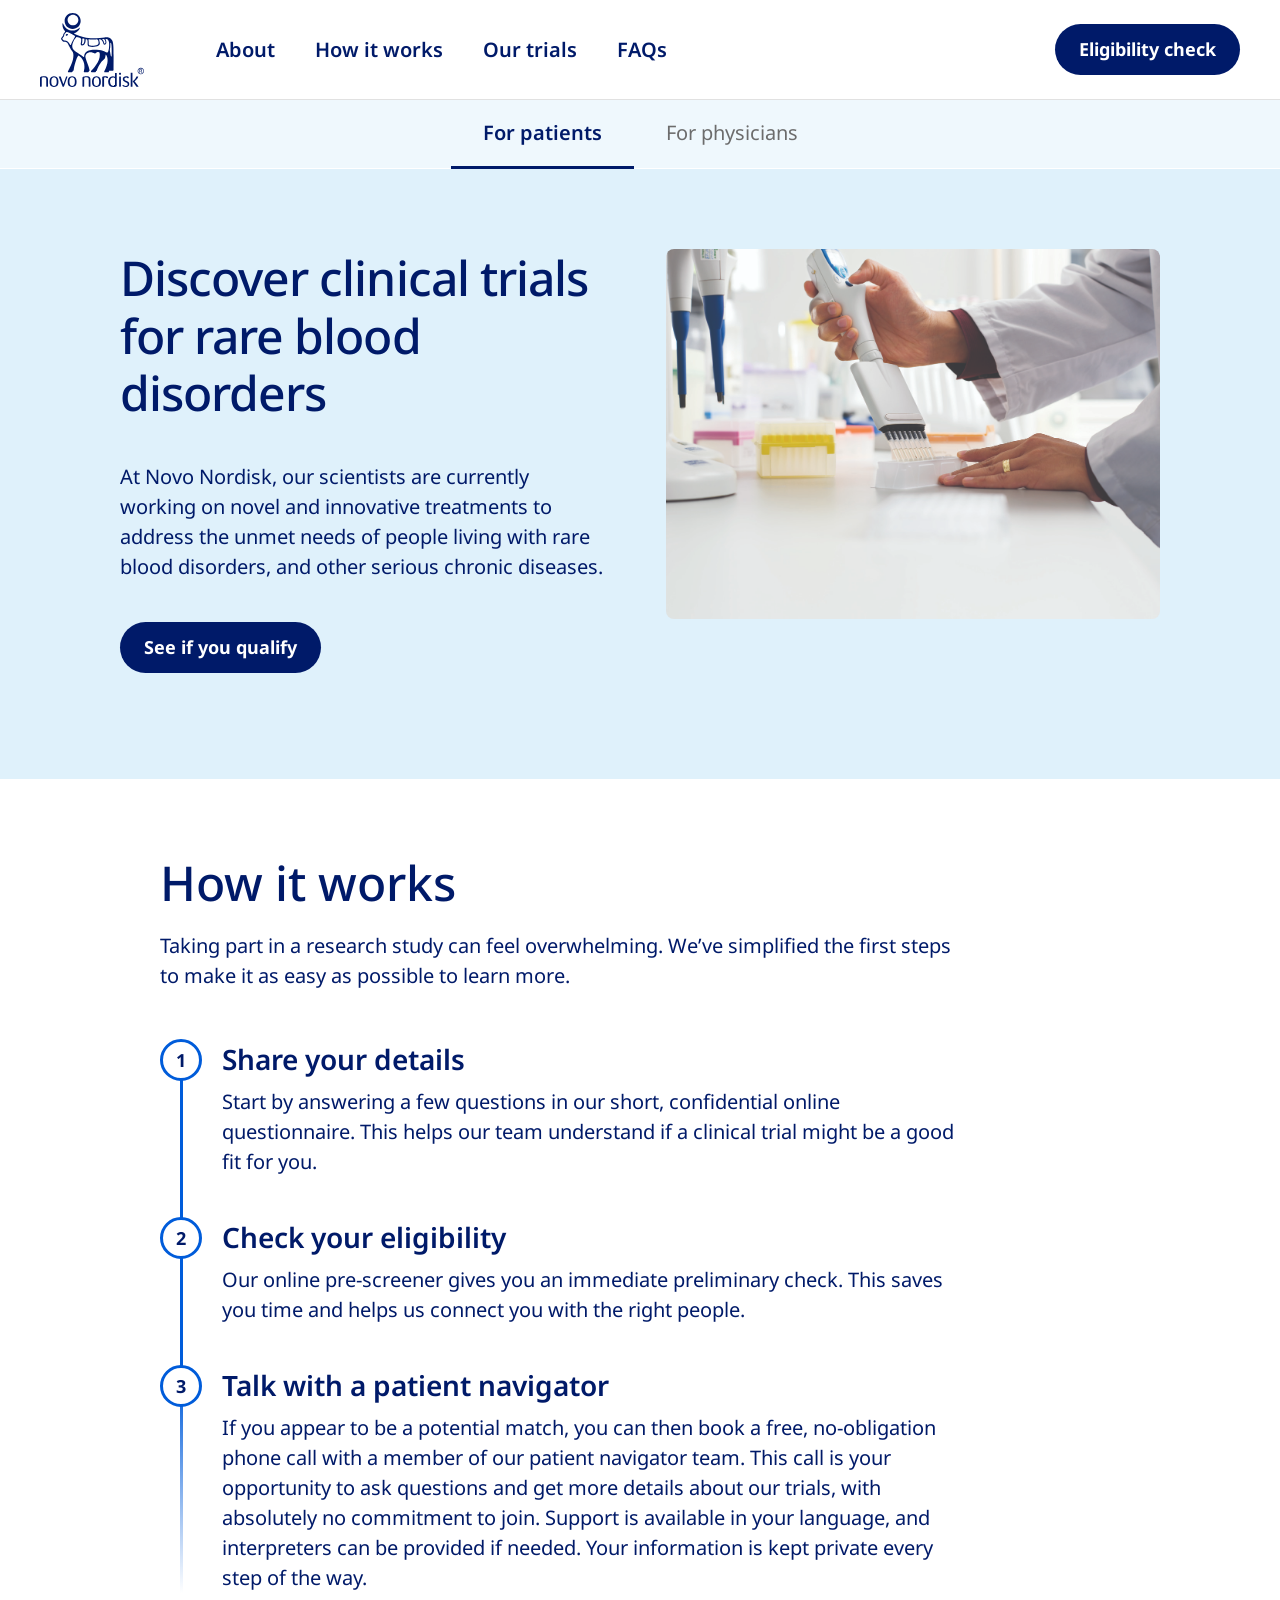
==== index.html @ 77024492 "Update styles, roadmap notes; trim index.html Made-with: Cursor" ====
<!DOCTYPE html>
<html lang="en">
  <head>
    <meta charset="UTF-8" />
    <meta name="viewport" content="width=device-width, initial-scale=1.0" />
    <title>Novo Nordisk — Clinical trials</title>
    <link rel="preconnect" href="https://fonts.googleapis.com" />
    <link rel="preconnect" href="https://fonts.gstatic.com" crossorigin />
    <link
      href="https://fonts.googleapis.com/css2?family=Noto+Sans:wght@400;500;600;700&display=swap"
      rel="stylesheet"
    />
    <link
      href="https://fonts.googleapis.com/css2?family=Material+Symbols+Outlined:opsz,wght,FILL,GRAD@24,400,0,0"
      rel="stylesheet"
    />
    <link rel="stylesheet" href="styles.css" />
  </head>
  <body id="top">
    <a href="#main" class="skip-link">Skip to content</a>

    <header class="site-header">
      <div class="site-header__inner">
        <a href="#top" class="site-logo" aria-label="Novo Nordisk home">
          <img src="assets/logo.svg" alt="" width="104" height="74" />
        </a>
        <nav class="site-nav" aria-label="Primary">
          <a href="#top" class="site-nav__link" data-scroll-target="hero">About</a>
          <a href="#top" class="site-nav__link" data-scroll-target="how-it-works">How it works</a>
          <a href="#top" class="site-nav__link" data-scroll-target="trials">Our trials</a>
          <a href="#top" class="site-nav__link" data-scroll-target="faqs">FAQs</a>
        </nav>
        <button type="button" class="btn btn--primary site-header__cta">Eligibility check</button>
      </div>
    </header>

    <div class="role-tabbar" role="tablist" aria-label="Audience">
      <div class="role-tabbar__inner">
        <button
          type="button"
          class="role-tab role-tab--active"
          role="tab"
          id="tab-patients"
          aria-selected="true"
          aria-controls="panel-patients"
          data-panel="patients"
        >
          For patients
        </button>
        <button
          type="button"
          class="role-tab"
          role="tab"
          id="tab-physicians"
          aria-selected="false"
          aria-controls="panel-physicians"
          data-panel="physicians"
        >
          For physicians
        </button>
      </div>
    </div>

    <main id="main">
      <!-- Patients -->
      <section
        id="panel-patients"
        class="role-panel"
        role="tabpanel"
        aria-labelledby="tab-patients"
        data-panel-id="patients"
      >
        <div class="hero" data-scroll-section="hero">
          <div class="hero__inner">
            <div class="hero__copy">
              <h1 class="hero__title">Discover clinical trials for rare blood disorders</h1>
              <p class="hero__lead">
                At Novo Nordisk, our scientists are currently working on novel and innovative
                treatments to address the unmet needs of people living with rare blood disorders,
                and other serious chronic diseases.
              </p>
              <button type="button" class="btn btn--primary">See if you qualify</button>
            </div>
            <div class="hero__media">
              <img
                class="hero__image"
                src="assets/hero-lab.jpg"
                alt="Researcher using a pipette in a laboratory"
                width="494"
                height="370"
              />
            </div>
          </div>
        </div>

        <section class="features" data-scroll-section="how-it-works">
          <div class="features__inner">
            <header class="features__header">
              <h2 class="features__title">How it works</h2>
              <p class="features__intro">
                Taking part in a research study can feel overwhelming. We’ve simplified the first
                steps to make it as easy as possible to learn more.
              </p>
            </header>
            <div class="steps">
              <div class="steps__line" aria-hidden="true"></div>
              <ol class="steps__list">
                <li class="step">
                  <span class="step__badge" aria-hidden="true">1</span>
                  <div class="step__body">
                    <h3 class="step__title">Share your details</h3>
                    <p class="step__text">
                      Start by answering a few questions in our short, confidential online
                      questionnaire. This helps our team understand if a clinical trial might be a
                      good fit for you.
                    </p>
                  </div>
                </li>
                <li class="step">
                  <span class="step__badge" aria-hidden="true">2</span>
                  <div class="step__body">
                    <h3 class="step__title">Check your eligibility</h3>
                    <p class="step__text">
                      Our online pre-screener gives you an immediate preliminary check. This saves you
                      time and helps us connect you with the right people.
                    </p>
                  </div>
                </li>
                <li class="step">
                  <span class="step__badge" aria-hidden="true">3</span>
                  <div class="step__body">
                    <h3 class="step__title">Talk with a patient navigator</h3>
                    <p class="step__text">
                      If you appear to be a potential match, you can then book a free, no-obligation
                      phone call with a member of our patient navigator team. This call is your
                      opportunity to ask questions and get more details about our trials, with
                      absolutely no commitment to join. Support is available in your language, and
                      interpreters can be provided if needed. Your information is kept private every
                      step of the way.
                    </p>
                  </div>
                </li>
              </ol>
            </div>
          </div>
        </section>
      </section>

      <!-- Physicians -->
      <section
        id="panel-physicians"
        class="role-panel"
        role="tabpanel"
        aria-labelledby="tab-physicians"
        hidden
        data-panel-id="physicians"
      >
        <div class="hero" data-scroll-section="hero">
          <div class="hero__inner hero__inner--physician">
            <div class="hero__copy">
              <h1 class="hero__title">Refer patients to clinical trials for rare blood disorders</h1>
              <p class="hero__lead">
                Browse our current clinical trial pipeline, pre-screen your patients with AI and
                refer them directly to one of our trial sites.
              </p>
              <button type="button" class="btn btn--primary">View all recruiting trials</button>
            </div>
            <div class="trial-card" data-scroll-section="trials">
              <ul class="trial-card__list">
                <li>
                  <a href="#" class="trial-card__row">
                    <span class="trial-card__icon" aria-hidden="true">
                      <span class="material-symbols-outlined trial-card__material-icon">water_drop</span>
                    </span>
                    <span class="trial-card__label">Etavopivat (Sickle Cell Disease)</span>
                    <span class="trial-card__chev" aria-hidden="true">
                      <svg width="24" height="24" viewBox="0 0 24 24" fill="none">
                        <path
                          d="M9 6l6 6-6 6"
                          stroke="currentColor"
                          stroke-width="2"
                          stroke-linecap="round"
                          stroke-linejoin="round"
                        />
                      </svg>
                    </span>
                  </a>
                </li>
                <li>
                  <a href="#" class="trial-card__row">
                    <span class="trial-card__icon" aria-hidden="true">
                      <span class="material-symbols-outlined trial-card__material-icon">bloodtype</span>
                    </span>
                    <span class="trial-card__label">Etavopivat (Rare Blood Disorders)</span>
                    <span class="trial-card__chev" aria-hidden="true">
                      <svg width="24" height="24" viewBox="0 0 24 24" fill="none">
                        <path
                          d="M9 6l6 6-6 6"
                          stroke="currentColor"
                          stroke-width="2"
                          stroke-linecap="round"
                          stroke-linejoin="round"
                        />
                      </svg>
                    </span>
                  </a>
                </li>
                <li>
                  <a href="#" class="trial-card__row">
                    <span class="trial-card__icon" aria-hidden="true">
                      <span class="material-symbols-outlined trial-card__material-icon">science</span>
                    </span>
                    <span class="trial-card__label">NDec (Rare Blood Disorders)</span>
                    <span class="trial-card__chev" aria-hidden="true">
                      <svg width="24" height="24" viewBox="0 0 24 24" fill="none">
                        <path
                          d="M9 6l6 6-6 6"
                          stroke="currentColor"
                          stroke-width="2"
                          stroke-linecap="round"
                          stroke-linejoin="round"
                        />
                      </svg>
                    </span>
                  </a>
                </li>
                <li>
                  <a href="#" class="trial-card__row trial-card__row--last">
                    <span class="trial-card__icon" aria-hidden="true">
                      <span class="material-symbols-outlined trial-card__material-icon">view_list</span>
                    </span>
                    <span class="trial-card__label">View all Rare Blood Disorder trials</span>
                    <span class="trial-card__chev" aria-hidden="true">
                      <svg width="24" height="24" viewBox="0 0 24 24" fill="none">
                        <path
                          d="M9 6l6 6-6 6"
                          stroke="currentColor"
                          stroke-width="2"
                          stroke-linecap="round"
                          stroke-linejoin="round"
                        />
                      </svg>
                    </span>
                  </a>
                </li>
              </ul>
            </div>
          </div>
        </div>

        <section class="features" data-scroll-section="how-it-works">
          <div class="features__inner">
            <header class="features__header">
              <h2 class="features__title">How it works</h2>
              <p class="features__intro">
                We have partnered with myTomorrows to help you easily view, pre-screen and refer your
                patients. Here are the steps to follow:
              </p>
            </header>
            <div class="steps">
              <div class="steps__line" aria-hidden="true"></div>
              <ol class="steps__list">
                <li class="step">
                  <span class="step__badge" aria-hidden="true">1</span>
                  <div class="step__body">
                    <h3 class="step__title">View active trials</h3>
                    <p class="step__text">
                      See which trials are currently actively recruiting at our sites.
                    </p>
                  </div>
                </li>
                <li class="step">
                  <span class="step__badge" aria-hidden="true">2</span>
                  <div class="step__body">
                    <h3 class="step__title">Pre-screen with AI</h3>
                    <p class="step__text">
                      Our online pre-screener gives you an immediate preliminary check. This saves you
                      time and helps us connect you with the right people.
                    </p>
                  </div>
                </li>
                <li class="step">
                  <span class="step__badge" aria-hidden="true">3</span>
                  <div class="step__body">
                    <h3 class="step__title">Talk with a patient navigator</h3>
                    <p class="step__text">
                      If you appear to be a potential match, you can then book a free, no-obligation
                      phone call with a member of our patient navigator team. This call is your
                      opportunity to ask questions and get more details about our trials, with
                      absolutely no commitment to join. Support is available in your language, and
                      interpreters can be provided if needed. Your information is kept private every
                      step of the way.
                    </p>
                  </div>
                </li>
              </ol>
            </div>
          </div>
        </section>
      </section>
    </main>

    <script src="app.js"></script>
  </body>
</html>
---- styles.css ----
/* Novo Nordisk LP — styles derived from Figma (patient + physician) */

:root {
  --color-navy: #001a69;
  --color-sky: #dff1fb;
  --color-muted: #6c6c6c;
  --color-border: #e1e1e1;
  --color-border-light: #e9edf1;
  --color-white: #ffffff;
  --color-line: #005cda;
  --color-navy-hover: #002d8c;
  --color-trial-row-hover: #e4eef8;
  --font: "Noto Sans", system-ui, sans-serif;
  --max-content: 1440px;
  --header-h: 100px;
  --tabbar-h: 68px;
}

*,
*::before,
*::after {
  box-sizing: border-box;
}

html {
  scroll-behavior: smooth;
}

body {
  margin: 0;
  font-family: var(--font);
  font-size: 20px;
  line-height: 1.5;
  color: var(--color-navy);
  background: var(--color-white);
}

.visually-hidden {
  position: absolute;
  width: 1px;
  height: 1px;
  padding: 0;
  margin: -1px;
  overflow: hidden;
  clip: rect(0, 0, 0, 0);
  white-space: nowrap;
  border: 0;
}

.skip-link {
  position: absolute;
  left: -9999px;
  z-index: 999;
  padding: 0.75rem 1rem;
  background: var(--color-navy);
  color: var(--color-white);
  text-decoration: none;
}

.skip-link:focus {
  left: 1rem;
  top: 1rem;
}

/* Header */
.site-header {
  position: sticky;
  top: 0;
  z-index: 50;
  height: var(--header-h);
  border-bottom: 1px solid var(--color-border);
  background: var(--color-white);
}

.site-header__inner {
  max-width: var(--max-content);
  margin: 0 auto;
  height: 100%;
  display: flex;
  align-items: center;
  justify-content: space-between;
  gap: 1.5rem;
  padding: 12px 40px;
}

.site-logo {
  display: flex;
  flex-shrink: 0;
}

.site-logo img {
  display: block;
  height: 74px;
  width: auto;
}

.site-nav {
  display: flex;
  flex-wrap: wrap;
  align-items: center;
  gap: 24px;
  flex: 1;
  justify-content: flex-start;
  margin-left: 40px;
}

.site-nav__link {
  font-weight: 600;
  font-size: 20px;
  line-height: 1.5;
  color: var(--color-navy);
  text-decoration: none;
  padding: 8px;
  min-height: 80px;
  display: inline-flex;
  align-items: center;
  transition: color 0.15s ease;
}

.site-nav__link:hover,
.site-nav__link:focus-visible {
  color: var(--color-line);
  text-decoration: underline;
  outline: none;
}

.site-header__cta {
  flex-shrink: 0;
}

/* Role tabs */
.role-tabbar {
  position: sticky;
  top: var(--header-h);
  z-index: 40;
  width: 100%;
  background: var(--color-sky);
  border-bottom: 1px solid var(--color-white);
}

.role-tabbar__inner {
  width: 100%;
  min-height: var(--tabbar-h);
  display: flex;
  align-items: stretch;
  justify-content: center;
  padding: 0 24px;
  background: rgba(255, 255, 255, 0.5);
  box-sizing: border-box;
}

.role-tab {
  appearance: none;
  border: none;
  background: transparent;
  font-family: inherit;
  font-size: 20px;
  line-height: 1.5;
  padding: 16px 32px;
  cursor: pointer;
  color: var(--color-muted);
  border-bottom: 3px solid transparent;
  margin-bottom: -1px;
  transition: color 0.15s ease;
}

.role-tab:hover:not(.role-tab--active) {
  color: var(--color-line);
}

.role-tab--active {
  font-weight: 600;
  color: var(--color-navy);
  border-bottom-color: var(--color-navy);
}

.role-tab:focus-visible {
  outline: 2px solid var(--color-navy);
  outline-offset: 2px;
}

.placeholder-section {
  max-width: 800px;
  margin: 0 auto;
  padding: 3rem 1.5rem;
  color: var(--color-muted);
  font-size: 16px;
}

[data-scroll-section] {
  scroll-margin-top: calc(var(--header-h) + var(--tabbar-h) + 12px);
}

/* Hero */
.hero {
  background: var(--color-sky);
}

.hero__inner {
  max-width: var(--max-content);
  margin: 0 auto;
  padding: 80px 120px;
  display: flex;
  align-items: flex-start;
  justify-content: center;
  gap: 60px;
  min-height: 610px;
}

.hero__copy {
  flex: 1 1 0;
  max-width: 600px;
  display: flex;
  flex-direction: column;
  gap: 40px;
}

.hero__copy .btn {
  align-self: flex-start;
}

.hero__title {
  margin: 0;
  font-weight: 500;
  font-size: 48px;
  line-height: 1.2;
  letter-spacing: -0.02em;
}

.hero__lead {
  margin: 0;
  font-weight: 400;
  font-size: 20px;
  line-height: 1.5;
}

.hero__media {
  flex-shrink: 0;
  width: 100%;
  max-width: 494px;
}

.hero__image {
  display: block;
  width: 100%;
  height: auto;
  max-height: 370px;
  object-fit: cover;
  border-radius: 8px;
}

/* Trial card (physician) */
.trial-card {
  width: 100%;
  max-width: 525px;
  flex-shrink: 0;
}

.trial-card__list {
  list-style: none;
  margin: 0;
  padding: 0;
  background: var(--color-white);
  border: 1px solid var(--color-border-light);
  border-radius: 16px;
  overflow: hidden;
}

.trial-card__row {
  display: flex;
  align-items: center;
  gap: 24px;
  padding: 16px;
  text-decoration: none;
  color: inherit;
  border-bottom: 1px solid var(--color-border-light);
  transition: background 0.15s ease;
}

.trial-card__row--last {
  border-bottom: none;
}

.trial-card__row:hover {
  background: var(--color-trial-row-hover);
}

.trial-card__icon {
  flex-shrink: 0;
  display: flex;
  align-items: center;
  justify-content: center;
  width: 56px;
  height: 56px;
  padding: 8px;
  background: var(--color-sky);
  border-radius: 8px;
  overflow: hidden;
}

.trial-card__material-icon {
  display: block;
  font-family: "Material Symbols Outlined";
  font-size: 40px;
  line-height: 1;
  font-weight: normal;
  font-style: normal;
  letter-spacing: normal;
  text-transform: none;
  white-space: nowrap;
  width: 1em;
  height: 1em;
  color: var(--color-navy);
  font-variation-settings: "FILL" 0, "wght" 400, "GRAD" 0, "opsz" 24;
  -webkit-font-smoothing: antialiased;
}

.trial-card__label {
  flex: 1 1 auto;
  font-weight: 600;
  font-size: 20px;
  line-height: 24px;
  letter-spacing: -0.25px;
  text-align: left;
}

.trial-card__chev {
  flex-shrink: 0;
  color: var(--color-navy);
  display: flex;
}

/* Buttons */
.btn {
  display: inline-flex;
  align-items: center;
  justify-content: center;
  font-family: inherit;
  font-size: 18px;
  font-weight: 700;
  line-height: 1.5;
  padding: 12px 24px;
  border-radius: 100px;
  border: none;
  cursor: pointer;
  text-decoration: none;
  transition: background-color 0.15s ease, transform 0.1s ease;
}

.btn--primary {
  background: var(--color-navy);
  color: var(--color-white);
}

.btn--primary:hover {
  background: var(--color-navy-hover);
}

.btn--primary:active {
  transform: scale(0.98);
}

.btn:focus-visible {
  outline: 2px solid var(--color-navy);
  outline-offset: 3px;
}

/* Features / How it works */
.features {
  background: var(--color-white);
}

.features__inner {
  max-width: var(--max-content);
  margin: 0 auto;
  padding: 80px 160px 120px;
}

.features__header {
  max-width: 800px;
  margin: 0 0 48px;
  text-align: left;
}

.features__title {
  margin: 0 0 24px;
  font-weight: 500;
  font-size: 48px;
  line-height: 48px;
}

.features__intro {
  margin: 0;
  font-size: 20px;
  line-height: 1.5;
  color: var(--color-navy);
}

.steps {
  position: relative;
  max-width: 800px;
  margin: 0;
}

.steps__line {
  position: absolute;
  z-index: 0;
  left: 20px;
  top: 19px;
  bottom: 0;
  width: 3px;
  background: linear-gradient(
    to bottom,
    var(--color-line) 0%,
    var(--color-line) 60%,
    rgba(0, 92, 218, 0) 100%
  );
  pointer-events: none;
}

.steps__list {
  position: relative;
  z-index: 1;
  list-style: none;
  margin: 0;
  padding: 0;
  display: flex;
  flex-direction: column;
  gap: 40px;
}

.step {
  display: flex;
  gap: 20px;
  align-items: flex-start;
}

.step__badge {
  flex-shrink: 0;
  box-sizing: border-box;
  width: 42px;
  height: 42px;
  display: inline-flex;
  align-items: center;
  justify-content: center;
  border-radius: 50%;
  font-weight: 700;
  font-size: 18px;
  line-height: 1;
  color: var(--color-navy);
  background: var(--color-white);
  border-style: solid;
  border-color: var(--color-line);
  border-width: 3px;
}

.step__body {
  flex: 1;
  min-width: 0;
}

.step__title {
  margin: 0 0 8px;
  font-weight: 600;
  font-size: 28px;
  line-height: 40px;
}

.step__text {
  margin: 0;
  font-size: 20px;
  line-height: 1.5;
}

/* Responsive */
@media (max-width: 1200px) {
  .hero__inner,
  .features__inner {
    padding-left: 48px;
    padding-right: 48px;
  }

  .site-header__inner {
    padding-left: 24px;
    padding-right: 24px;
  }
}

@media (max-width: 960px) {
  .site-header__inner {
    flex-wrap: wrap;
    height: auto;
    min-height: var(--header-h);
  }

  .site-nav {
    order: 3;
    width: 100%;
    margin-left: 0;
    margin-top: 0.5rem;
    min-height: 0;
    gap: 12px 20px;
  }

  .site-nav__link {
    min-height: 44px;
    font-size: 18px;
  }

  .hero__inner,
  .hero__inner--physician {
    flex-direction: column;
    align-items: stretch;
    min-height: 0;
    padding: 48px 24px;
  }

  .hero__title {
    font-size: 36px;
    line-height: 1.2;
  }

  .features__inner {
    padding: 48px 24px 80px;
  }

  .features__title {
    font-size: 36px;
    line-height: 1.15;
  }

  .trial-card {
    max-width: none;
  }
}

@media (max-width: 480px) {
  .role-tab {
    padding: 12px 16px;
    font-size: 18px;
  }

  .hero__title {
    font-size: 28px;
  }

  .site-header__cta {
    font-size: 16px;
    padding: 10px 16px;
  }
}
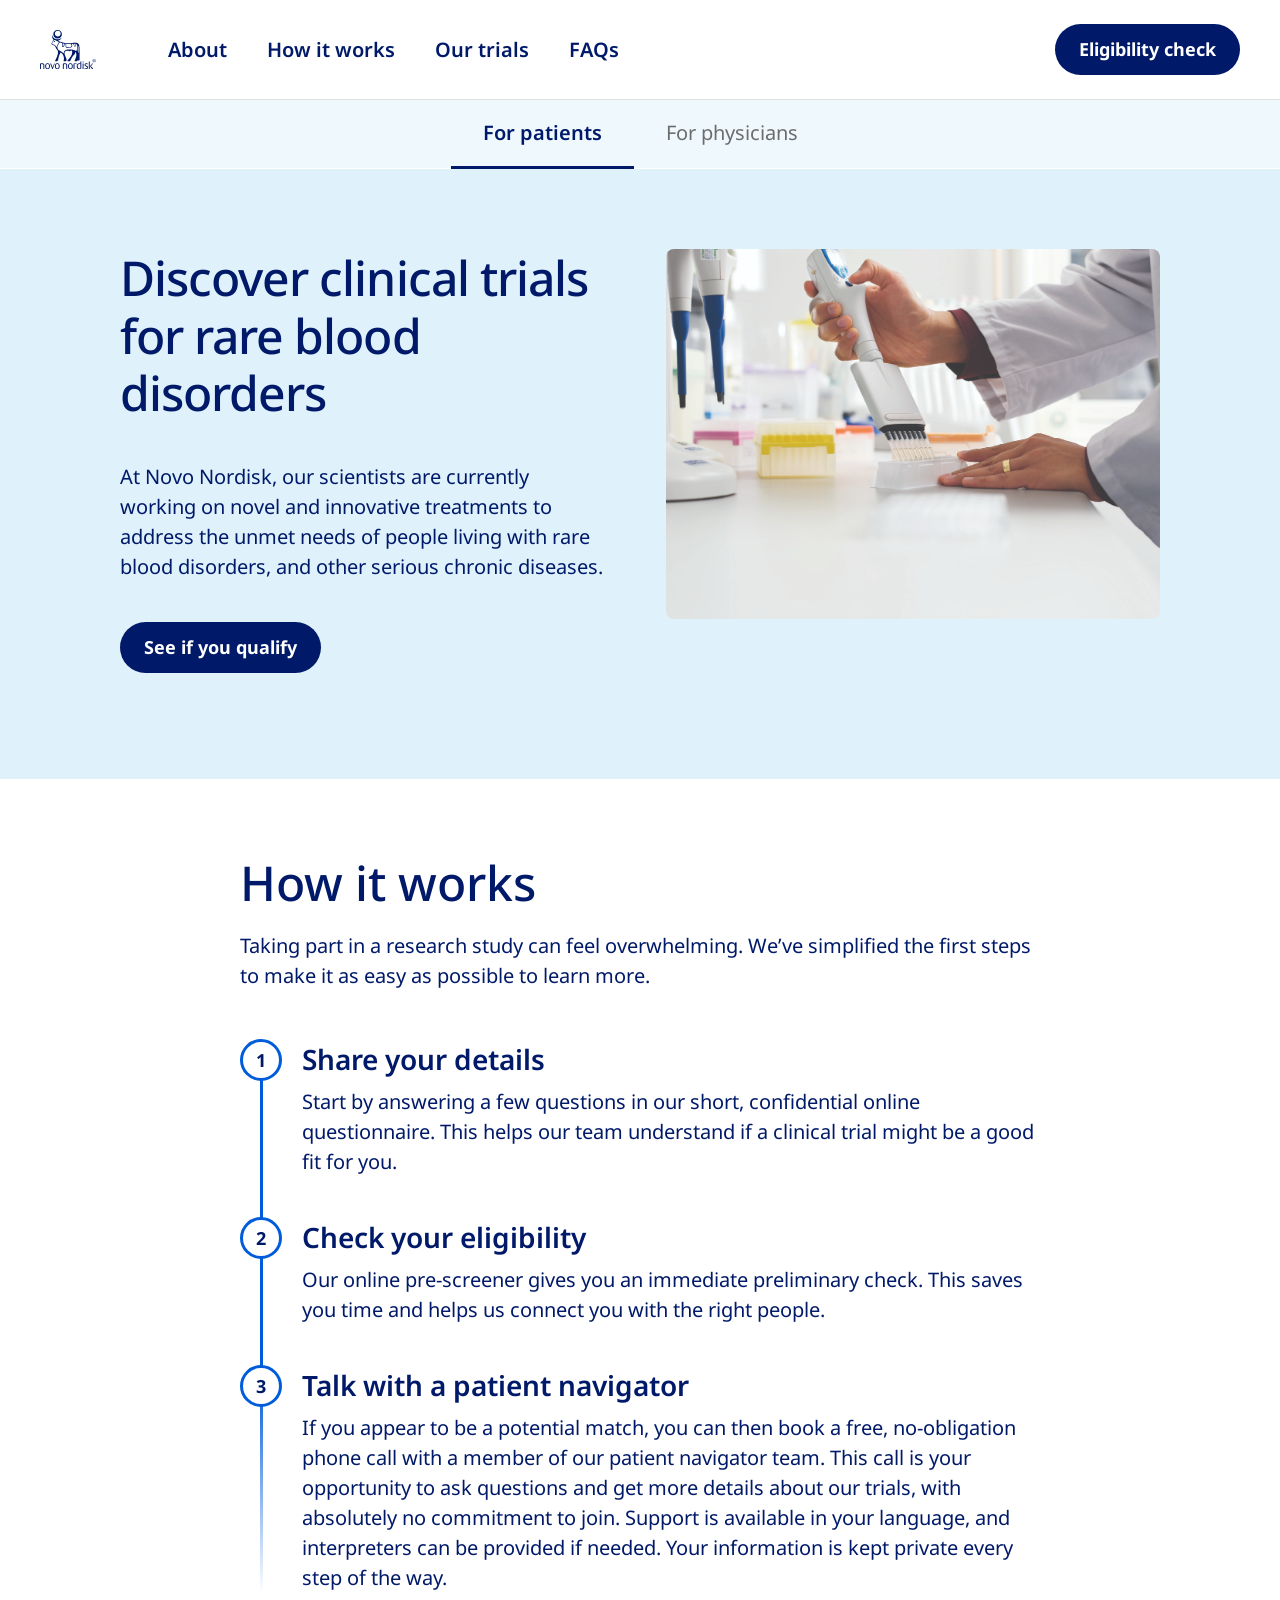
==== commit bbedea1c: "Add questionnaire flow, logo assets, and style updates Made-with: Cursor" ====
--- a/index.html
+++ b/index.html
@@ -30,7 +30,7 @@
           <a href="#top" class="site-nav__link" data-scroll-target="trials">Our trials</a>
           <a href="#top" class="site-nav__link" data-scroll-target="faqs">FAQs</a>
         </nav>
-        <button type="button" class="btn btn--primary site-header__cta">Eligibility check</button>
+        <a href="questionnaire.html" class="btn btn--primary site-header__cta">Eligibility check</a>
       </div>
     </header>
 
@@ -79,7 +79,7 @@
                 treatments to address the unmet needs of people living with rare blood disorders,
                 and other serious chronic diseases.
               </p>
-              <button type="button" class="btn btn--primary">See if you qualify</button>
+              <a href="questionnaire.html" class="btn btn--primary">See if you qualify</a>
             </div>
             <div class="hero__media">
               <img
--- a/styles.css
+++ b/styles.css
@@ -8,12 +8,37 @@
   --color-border-light: #e9edf1;
   --color-white: #ffffff;
   --color-line: #005cda;
-  --color-navy-hover: #002d8c;
+  --color-navy-hover: #2852ad;
   --color-trial-row-hover: #e4eef8;
   --font: "Noto Sans", system-ui, sans-serif;
   --max-content: 1440px;
   --header-h: 100px;
   --tabbar-h: 68px;
+
+  /* design-tokens.json — shared semantic (intake + future screens) */
+  --color-text: #012d20;
+  --color-primary-700: #007c50;
+  --color-primary-800: #036240;
+  --color-neutral-200: #d1d1d1;
+  --color-neutral-300: #b9bab9;
+  --color-neutral-600: #666967;
+  --color-neutral-700: #4c504e;
+  --color-bg-neutral: #f5f6f6;
+  --color-bg-disabled: #f2f3ef;
+  --space-2: 8px;
+  --space-3: 12px;
+  --space-4: 16px;
+  --space-5: 20px;
+  --space-6: 24px;
+  --space-8: 32px;
+  --radius-card: 28px;
+  --radius-control: 16px;
+  --fs-body-1: 15px;
+  --fs-body-2: 14px;
+  --fs-headline-3: 32px;
+  --fs-headline-4: 28px;
+  --fs-button: 15px;
+  --lh-button: 24px;
 }
 
 *,
@@ -88,10 +113,21 @@
   flex-shrink: 0;
 }
 
+/* Explicit height + aspect-ratio so <img> never lays out 0×0 if SVG intrinsic size is missing */
 .site-logo img {
   display: block;
-  height: 74px;
+  flex-shrink: 0;
+  height: 24px;
   width: auto;
+  max-width: min(100%, 200px);
+  aspect-ratio: 310 / 39;
+  object-fit: contain;
+}
+
+/* Landing page: Novo mark (logo.svg) vs wordmark on other pages */
+body#top .site-logo img {
+  height: 40px;
+  aspect-ratio: 104 / 74;
 }
 
 .site-nav {
@@ -377,8 +413,9 @@
 }
 
 .features__header {
+  width: 100%;
   max-width: 800px;
-  margin: 0 0 48px;
+  margin: 0 auto 48px;
   text-align: left;
 }
 
@@ -398,8 +435,9 @@
 
 .steps {
   position: relative;
+  width: 100%;
   max-width: 800px;
-  margin: 0;
+  margin: 0 auto;
 }
 
 .steps__line {
@@ -472,6 +510,448 @@
   line-height: 1.5;
 }
 
+/* ——— Medical intake (questionnaire) — design-tokens.json — */
+.intake-page {
+  min-height: 100vh;
+  background: var(--color-bg-neutral);
+  color: var(--color-text);
+}
+
+.intake-header {
+  border-bottom-color: var(--color-neutral-200);
+}
+
+.intake-header__inner {
+  justify-content: space-between;
+}
+
+.intake-header__back {
+  font-size: var(--fs-body-1);
+  font-weight: 600;
+  color: var(--color-text);
+  text-decoration: none;
+  padding: var(--space-2) var(--space-3);
+  border-radius: var(--space-2);
+}
+
+.intake-header__back:hover,
+.intake-header__back:focus-visible {
+  color: var(--color-primary-700);
+  text-decoration: underline;
+  outline: none;
+}
+
+.intake-header__back:focus-visible {
+  outline: 2px solid var(--color-primary-700);
+  outline-offset: 2px;
+}
+
+.intake {
+  padding: var(--space-8) var(--space-5) 48px;
+}
+
+.intake__inner {
+  max-width: 1280px;
+  margin: 0 auto;
+  display: flex;
+  align-items: flex-start;
+  justify-content: center;
+  gap: var(--space-8);
+}
+
+.intake-sidebar {
+  flex: 0 0 280px;
+  max-width: 100%;
+  padding: var(--space-8);
+  background: var(--color-white);
+  border: 1px solid var(--color-neutral-200);
+  border-radius: var(--radius-card);
+}
+
+.intake-sidebar__brand {
+  margin-bottom: var(--space-5);
+}
+
+.intake-sidebar__logo-link {
+  display: block;
+  text-decoration: none;
+}
+
+.intake-sidebar__logo-link:focus-visible {
+  outline: 2px solid var(--color-primary-700);
+  outline-offset: 4px;
+  border-radius: 4px;
+}
+
+.intake-sidebar__logo {
+  display: block;
+  width: 104px;
+  height: auto;
+  max-width: 100%;
+  aspect-ratio: 104 / 74;
+  object-fit: contain;
+}
+
+.intake-sidebar__title {
+  margin: 0 0 var(--space-2);
+  font-weight: 600;
+  font-size: var(--fs-headline-4);
+  line-height: 1.2;
+  letter-spacing: -0.02em;
+  color: var(--color-text);
+}
+
+.intake-sidebar__subtitle {
+  margin: 0;
+  font-size: var(--fs-body-1);
+  font-weight: 400;
+  line-height: 1.45;
+  color: var(--color-neutral-700);
+}
+
+.intake-stack {
+  flex: 1 1 640px;
+  min-width: 0;
+  display: flex;
+  flex-direction: column;
+  gap: var(--space-5);
+}
+
+.intake-card {
+  position: relative;
+  background: var(--color-white);
+  border: none;
+  border-radius: var(--radius-card);
+  overflow: hidden;
+  box-shadow: 0 4px 18px rgba(0, 0, 0, 0.08);
+}
+
+.intake-card__progress {
+  height: 13px;
+  background: var(--color-neutral-200);
+  border-radius: 0;
+}
+
+.intake-card__progress-fill {
+  height: 100%;
+  width: 0%;
+  background: var(--color-primary-700);
+  transition: width 0.25s ease;
+}
+
+.intake-card__body {
+  padding: 48px;
+}
+
+.intake-card__step {
+  margin: 0 0 var(--space-5);
+  font-size: var(--fs-body-1);
+  line-height: 1.45;
+  color: var(--color-neutral-700);
+}
+
+.intake-card__copy {
+  margin-bottom: var(--space-6);
+}
+
+.intake-card__title {
+  margin: 0 0 var(--space-3);
+  font-weight: 600;
+  font-size: var(--fs-headline-3);
+  line-height: 1.2;
+  letter-spacing: -0.02em;
+  color: var(--color-text);
+}
+
+.intake-card__subtitle {
+  margin: 0 0 var(--space-4);
+  font-size: 18px;
+  line-height: 1.45;
+  color: var(--color-neutral-700);
+}
+
+.intake-why {
+  margin-top: var(--space-3);
+  border: none;
+}
+
+.intake-why__summary {
+  display: inline-flex;
+  align-items: center;
+  gap: var(--space-2);
+  cursor: pointer;
+  list-style: none;
+  font-weight: 500;
+  font-size: var(--fs-body-1);
+  color: var(--color-neutral-700);
+}
+
+.intake-why__summary::-webkit-details-marker {
+  display: none;
+}
+
+.intake-why__icon {
+  font-size: 28px;
+  color: var(--color-neutral-700);
+}
+
+.intake-why__body {
+  margin: var(--space-3) 0 0;
+  padding-left: 36px;
+  font-size: var(--fs-body-2);
+  line-height: 1.45;
+  color: var(--color-neutral-700);
+}
+
+.intake-card__field {
+  margin-bottom: var(--space-6);
+  min-height: 3rem;
+}
+
+.intake-input {
+  width: 100%;
+  font-family: inherit;
+  font-size: var(--fs-body-1);
+  line-height: 1.45;
+  color: var(--color-text);
+  border: 1.5px solid var(--color-neutral-700);
+  border-radius: var(--radius-control);
+  padding: var(--space-3) var(--space-4);
+  background: var(--color-white);
+}
+
+.intake-input:focus {
+  outline: 2px solid var(--color-primary-700);
+  outline-offset: 2px;
+}
+
+.intake-input--textarea {
+  min-height: 149px;
+  resize: vertical;
+}
+
+.intake-contact {
+  display: flex;
+  flex-direction: column;
+  gap: var(--space-5);
+  width: 100%;
+}
+
+.intake-contact__field {
+  display: flex;
+  flex-direction: column;
+  gap: var(--space-2);
+  margin: 0;
+}
+
+.intake-contact__label {
+  font-size: var(--fs-body-2);
+  font-weight: 600;
+  color: var(--color-text);
+}
+
+/* Native OS chevrons ignore extra padding; draw our own so spacing from the border is predictable */
+.intake-input.intake-input--select {
+  --intake-select-chevron: url("data:image/svg+xml,%3Csvg xmlns='http://www.w3.org/2000/svg' width='20' height='20' viewBox='0 0 24 24' fill='none'%3E%3Cpath stroke='%234c504e' stroke-width='2' stroke-linecap='round' stroke-linejoin='round' d='M6 9l6 6 6-6'/%3E%3C/svg%3E");
+
+  width: max-content;
+  max-width: 100%;
+  cursor: pointer;
+  appearance: none;
+  -webkit-appearance: none;
+  background-color: var(--color-white);
+  background-image: var(--intake-select-chevron);
+  background-repeat: no-repeat;
+  background-position: right var(--space-4) center;
+  background-size: 1.25rem 1.25rem;
+  /* Text → icon gap + icon + icon → border gap (matches background-position) */
+  padding: var(--space-3) calc(var(--space-3) + 1.25rem + var(--space-4)) var(--space-3) var(--space-4);
+}
+
+.intake-fieldset {
+  margin: 0;
+  padding: 0;
+  border: none;
+}
+
+.intake-options {
+  display: flex;
+  flex-direction: column;
+  gap: var(--space-3);
+}
+
+.intake-option {
+  display: flex;
+  align-items: center;
+  gap: var(--space-3);
+  font-size: var(--fs-body-1);
+  line-height: 1.45;
+  color: var(--color-text);
+  cursor: pointer;
+}
+
+.intake-option input {
+  margin: 0;
+  accent-color: var(--color-primary-700);
+  width: 18px;
+  height: 18px;
+  flex-shrink: 0;
+}
+
+.intake-card__footer {
+  display: flex;
+  align-items: center;
+  justify-content: space-between;
+  gap: var(--space-4);
+  padding: var(--space-4) 0;
+  border-top: none;
+}
+
+.intake-footer__back {
+  display: inline-flex;
+  align-items: center;
+  gap: var(--space-2);
+  padding: var(--space-3) var(--space-4);
+  font-family: inherit;
+  font-size: var(--fs-button);
+  font-weight: 600;
+  line-height: var(--lh-button);
+  color: var(--color-text);
+  background: transparent;
+  border: none;
+  border-radius: var(--space-2);
+  cursor: pointer;
+}
+
+.intake-footer__back:hover {
+  color: var(--color-primary-700);
+}
+
+.intake-footer__back:focus-visible {
+  outline: 2px solid var(--color-primary-700);
+  outline-offset: 2px;
+}
+
+.intake-footer__right {
+  display: flex;
+  align-items: center;
+  gap: var(--space-5);
+}
+
+.intake-footer__skip {
+  font-family: inherit;
+  font-size: var(--fs-button);
+  font-weight: 600;
+  line-height: var(--lh-button);
+  color: var(--color-neutral-300);
+  background: none;
+  border: none;
+  cursor: pointer;
+  padding: var(--space-3) var(--space-4);
+  border-radius: var(--space-2);
+}
+
+.intake-footer__skip:hover:not(:disabled) {
+  color: var(--color-neutral-700);
+}
+
+.intake-footer__skip:disabled {
+  cursor: not-allowed;
+  opacity: 0.5;
+}
+
+.intake-footer__continue {
+  font-family: inherit;
+  font-size: 18px;
+  font-weight: 600;
+  line-height: 1.4;
+  padding: var(--space-3) var(--space-5);
+  border: none;
+  border-radius: var(--space-2);
+  cursor: pointer;
+  background: var(--color-primary-700);
+  color: var(--color-white);
+  min-width: 140px;
+  transition: background 0.15s ease, opacity 0.15s ease;
+}
+
+.intake-footer__continue:hover:not(:disabled) {
+  background: var(--color-primary-800);
+}
+
+.intake-footer__continue:disabled {
+  background: var(--color-bg-disabled);
+  color: var(--color-neutral-300);
+  cursor: not-allowed;
+}
+
+.intake-footer__continue:focus-visible:not(:disabled) {
+  outline: 2px solid var(--color-primary-700);
+  outline-offset: 3px;
+}
+
+.intake-complete__body {
+  margin-bottom: var(--space-6);
+}
+
+.intake-complete__link {
+  color: var(--color-primary-700);
+  font-weight: 600;
+  text-decoration: none;
+}
+
+.intake-complete__link:hover {
+  text-decoration: underline;
+}
+
+.intake-secure {
+  display: flex;
+  align-items: center;
+  justify-content: center;
+  gap: var(--space-3);
+  padding: var(--space-4) var(--space-5);
+  background: var(--color-bg-neutral);
+  border-radius: var(--radius-card);
+}
+
+.intake-secure__icon {
+  font-size: 28px;
+  color: var(--color-neutral-600);
+}
+
+.intake-secure__text {
+  margin: 0;
+  font-size: var(--fs-body-2);
+  line-height: 1.5;
+  color: var(--color-neutral-600);
+}
+
+@media (max-width: 1024px) {
+  .intake__inner {
+    flex-direction: column;
+    align-items: stretch;
+  }
+
+  .intake-sidebar {
+    flex: none;
+  }
+
+  .intake-card__body {
+    padding: 32px 24px;
+  }
+}
+
+@media (max-width: 480px) {
+  .intake-card__footer {
+    flex-wrap: wrap;
+  }
+
+  .intake-footer__right {
+    width: 100%;
+    justify-content: flex-end;
+  }
+}
+
 /* Responsive */
 @media (max-width: 1200px) {
   .hero__inner,
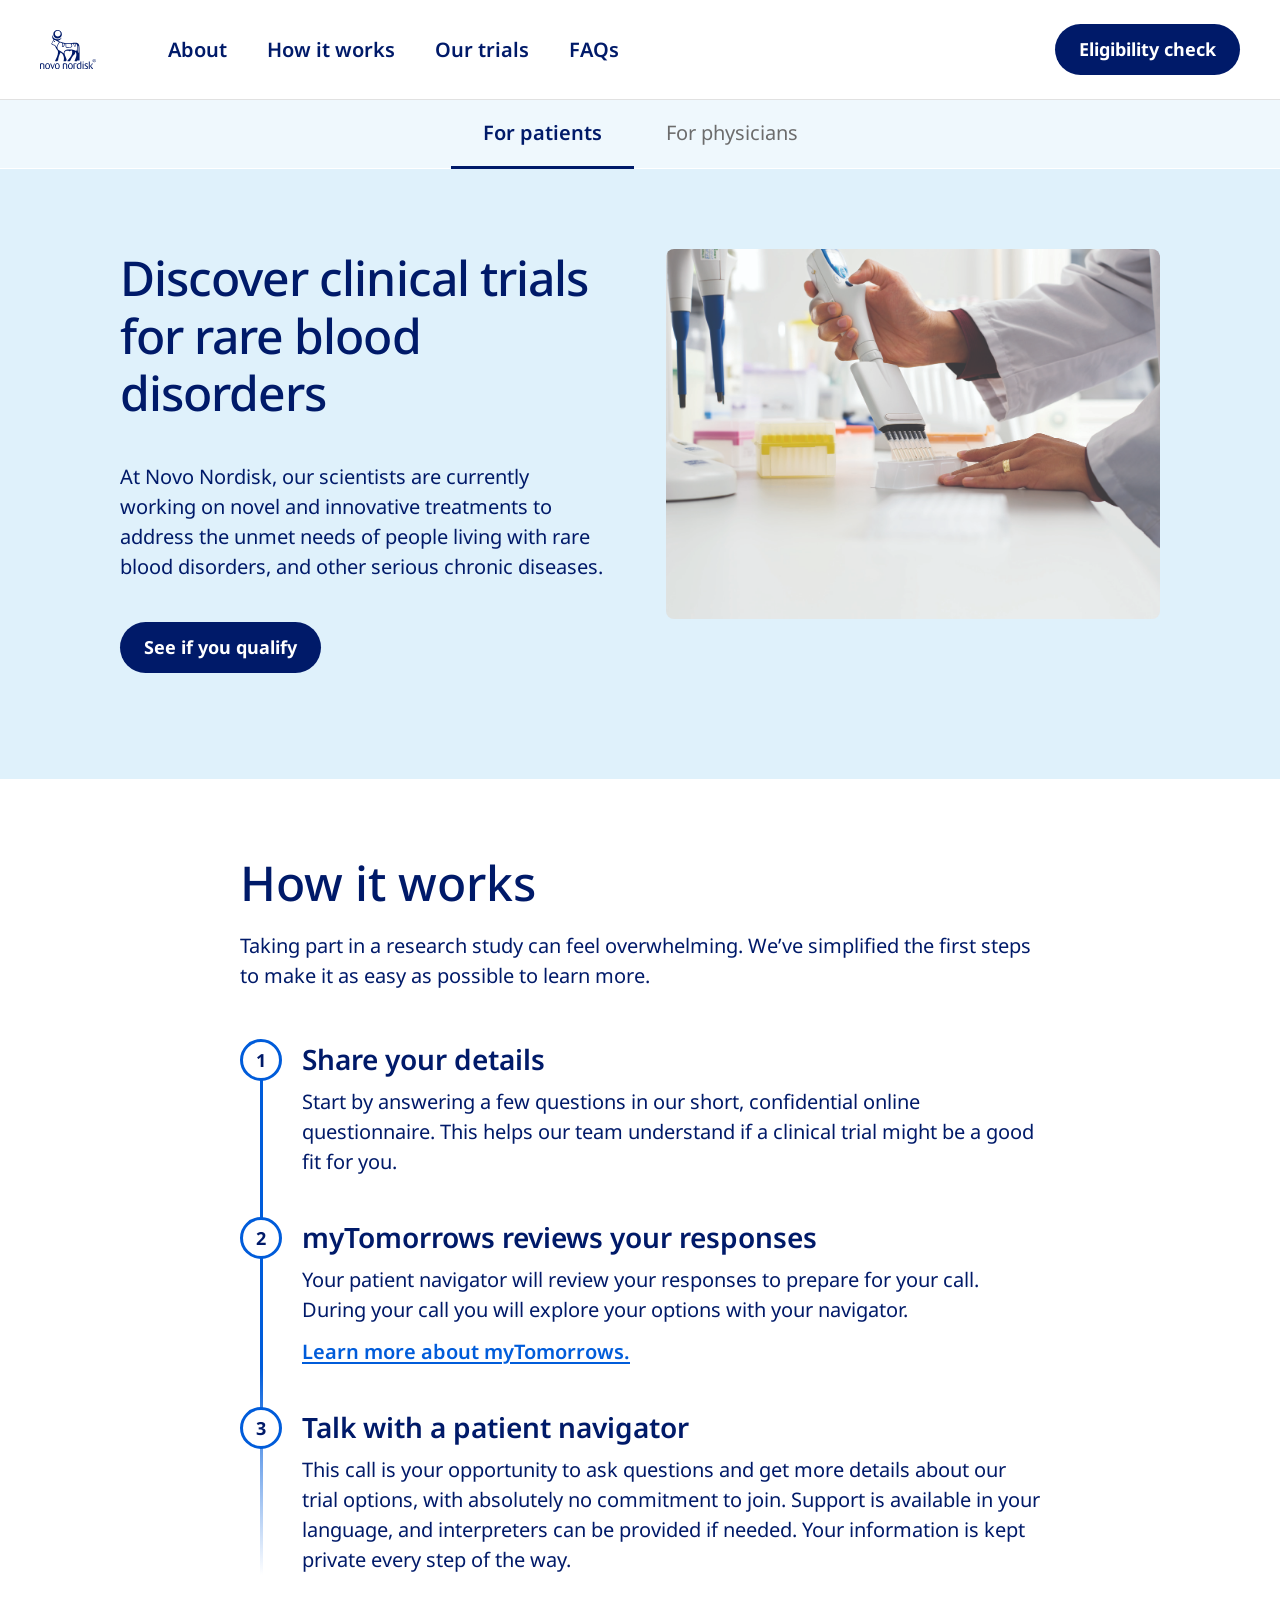
==== commit f42d210d: "Update index copy and styles Made-with: Cursor" ====
--- a/index.html
+++ b/index.html
@@ -119,10 +119,17 @@
                 <li class="step">
                   <span class="step__badge" aria-hidden="true">2</span>
                   <div class="step__body">
-                    <h3 class="step__title">Check your eligibility</h3>
-                    <p class="step__text">
-                      Our online pre-screener gives you an immediate preliminary check. This saves you
-                      time and helps us connect you with the right people.
+                    <h3 class="step__title">myTomorrows reviews your responses</h3>
+                    <p class="step__text">
+                      Your patient navigator will review your responses to prepare for your call. During your call you will explore your options with your navigator.
+                    </p>
+                    <p class="step__more">
+                      <a
+                        href="https://www.mytomorrows.com/"
+                        class="step__link"
+                        target="_blank"
+                        rel="noopener noreferrer"
+                      >Learn more about myTomorrows.</a>
                     </p>
                   </div>
                 </li>
@@ -131,9 +138,7 @@
                   <div class="step__body">
                     <h3 class="step__title">Talk with a patient navigator</h3>
                     <p class="step__text">
-                      If you appear to be a potential match, you can then book a free, no-obligation
-                      phone call with a member of our patient navigator team. This call is your
-                      opportunity to ask questions and get more details about our trials, with
+                      This call is your opportunity to ask questions and get more details about our trial options, with
                       absolutely no commitment to join. Support is available in your language, and
                       interpreters can be provided if needed. Your information is kept private every
                       step of the way.
--- a/styles.css
+++ b/styles.css
@@ -37,6 +37,8 @@
   --fs-body-2: 14px;
   --fs-headline-3: 32px;
   --fs-headline-4: 28px;
+  --fs-headline-5: 24px;
+  --fs-headline-6: 20px;
   --fs-button: 15px;
   --lh-button: 24px;
 }
@@ -510,6 +512,29 @@
   line-height: 1.5;
 }
 
+.step__more {
+  margin: 12px 0 0;
+}
+
+.step__link {
+  font-size: 20px;
+  line-height: 1.5;
+  font-weight: 600;
+  color: var(--color-line);
+  text-decoration: underline;
+  text-underline-offset: 3px;
+}
+
+.step__link:hover,
+.step__link:focus-visible {
+  color: var(--color-navy);
+}
+
+.step__link:focus-visible {
+  outline: 2px solid var(--color-navy);
+  outline-offset: 2px;
+}
+
 /* ——— Medical intake (questionnaire) — design-tokens.json — */
 .intake-page {
   min-height: 100vh;
@@ -595,7 +620,7 @@
 .intake-sidebar__title {
   margin: 0 0 var(--space-2);
   font-weight: 600;
-  font-size: var(--fs-headline-4);
+  font-size: var(--fs-headline-6);
   line-height: 1.2;
   letter-spacing: -0.02em;
   color: var(--color-text);
@@ -723,6 +748,13 @@
 .intake-input:focus {
   outline: 2px solid var(--color-primary-700);
   outline-offset: 2px;
+}
+
+/* Short numeric fields (e.g. age, max 3 digits): intrinsic width instead of full row */
+.intake-input--chunk {
+  width: auto;
+  min-width: 0;
+  max-width: min(100%, calc(3.5ch + 2 * var(--space-4)));
 }
 
 .intake-input--textarea {
@@ -890,18 +922,41 @@
   outline-offset: 3px;
 }
 
+a.intake-footer__continue,
+a.intake-footer__continue:visited {
+  text-decoration: none;
+  display: inline-flex;
+  align-items: center;
+  justify-content: center;
+  box-sizing: border-box;
+  color: var(--color-white);
+}
+
+a.intake-footer__continue:hover {
+  background: var(--color-primary-800);
+  color: var(--color-white);
+}
+
+a.intake-footer__continue:focus-visible {
+  outline: 2px solid var(--color-primary-700);
+  outline-offset: 3px;
+}
+
 .intake-complete__body {
   margin-bottom: var(--space-6);
 }
 
-.intake-complete__link {
-  color: var(--color-primary-700);
-  font-weight: 600;
-  text-decoration: none;
-}
-
-.intake-complete__link:hover {
-  text-decoration: underline;
+.intake-complete__footer {
+  padding: var(--space-4) 0 0;
+  margin-top: var(--space-2);
+}
+
+.intake-complete__footer--primary-only {
+  justify-content: flex-end;
+}
+
+.intake-complete__footer .intake-footer__right {
+  flex-shrink: 0;
 }
 
 .intake-secure {
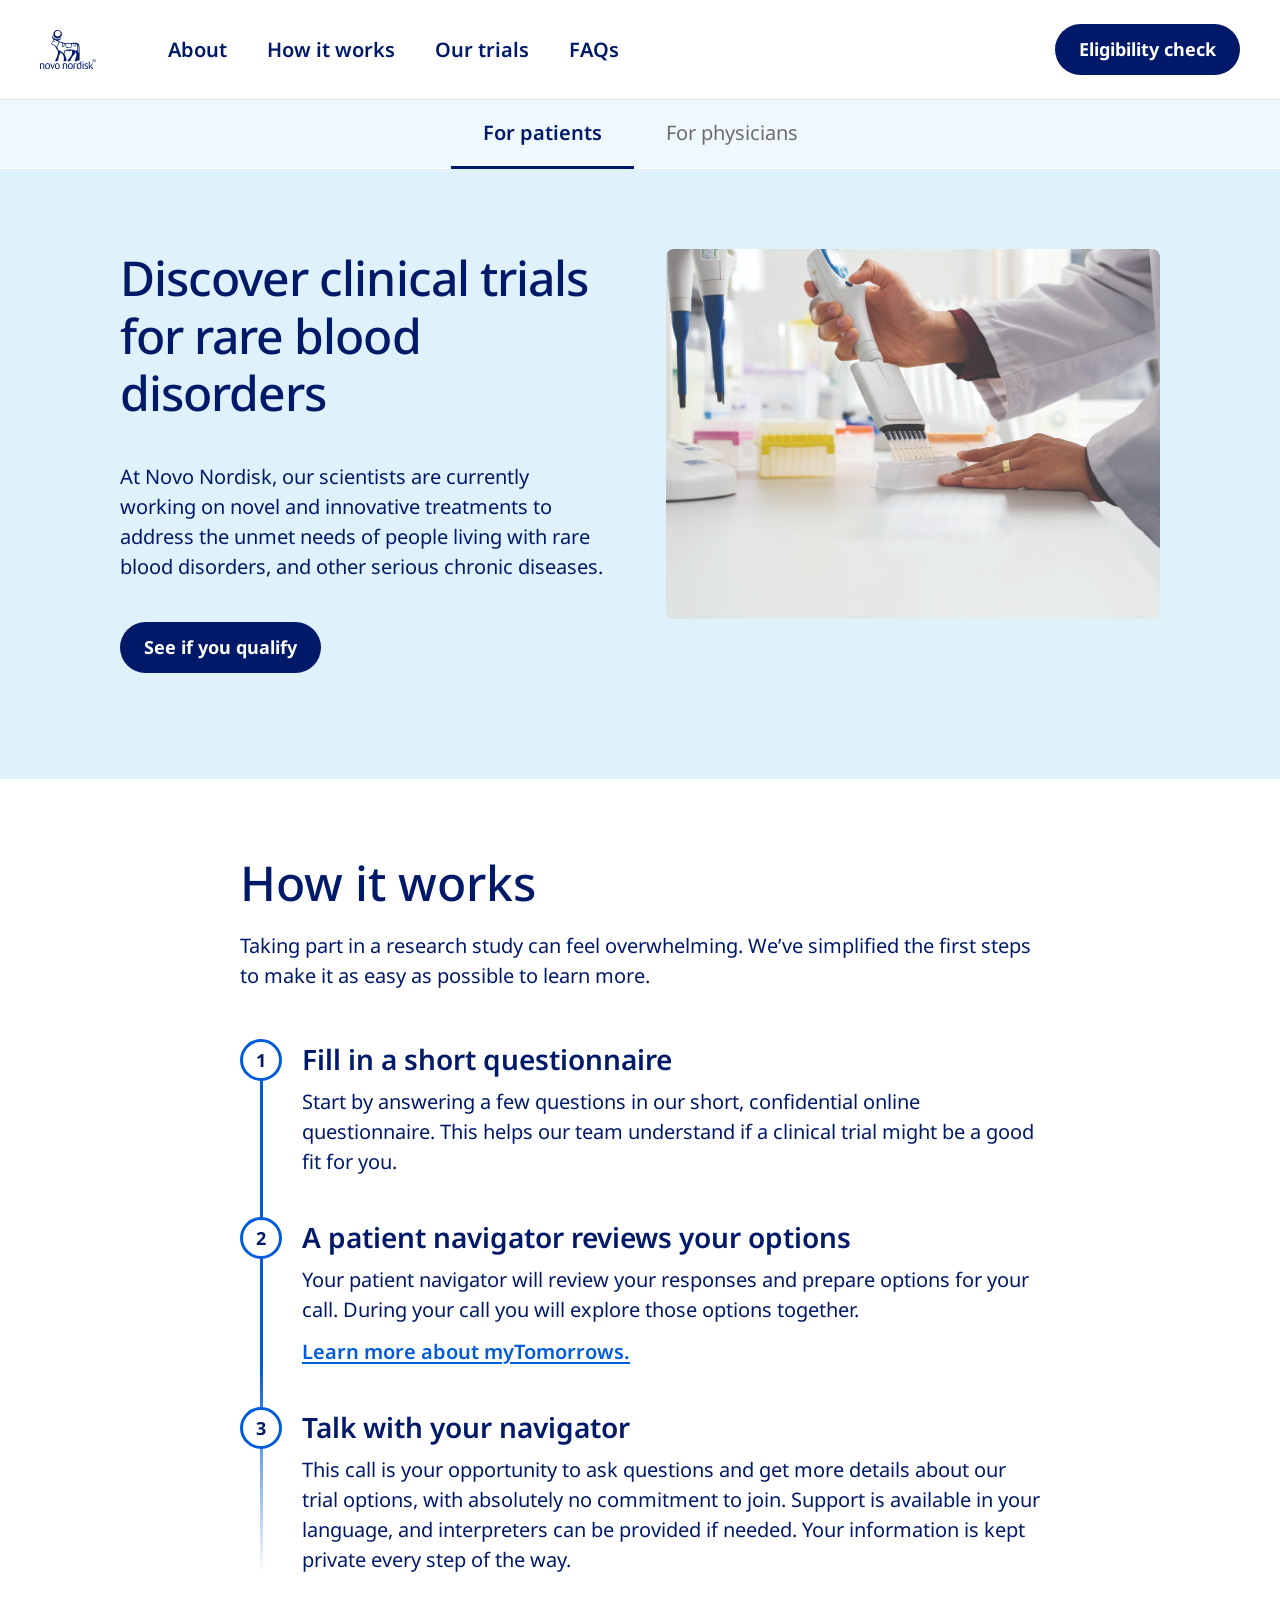
==== commit 07cd2c78: "Portal home: PNG hero decoration, full-bleed band, journey state; LP copy - patient-home: align hero" ====
--- a/index.html
+++ b/index.html
@@ -108,7 +108,7 @@
                 <li class="step">
                   <span class="step__badge" aria-hidden="true">1</span>
                   <div class="step__body">
-                    <h3 class="step__title">Share your details</h3>
+                    <h3 class="step__title">Fill in a short questionnaire</h3>
                     <p class="step__text">
                       Start by answering a few questions in our short, confidential online
                       questionnaire. This helps our team understand if a clinical trial might be a
@@ -119,9 +119,10 @@
                 <li class="step">
                   <span class="step__badge" aria-hidden="true">2</span>
                   <div class="step__body">
-                    <h3 class="step__title">myTomorrows reviews your responses</h3>
-                    <p class="step__text">
-                      Your patient navigator will review your responses to prepare for your call. During your call you will explore your options with your navigator.
+                    <h3 class="step__title">A patient navigator reviews your options</h3>
+                    <p class="step__text">
+                      Your patient navigator will review your responses and prepare options for your
+                      call. During your call you will explore those options together.
                     </p>
                     <p class="step__more">
                       <a
@@ -136,7 +137,7 @@
                 <li class="step">
                   <span class="step__badge" aria-hidden="true">3</span>
                   <div class="step__body">
-                    <h3 class="step__title">Talk with a patient navigator</h3>
+                    <h3 class="step__title">Talk with your navigator</h3>
                     <p class="step__text">
                       This call is your opportunity to ask questions and get more details about our trial options, with
                       absolutely no commitment to join. Support is available in your language, and
@@ -173,7 +174,7 @@
             <div class="trial-card" data-scroll-section="trials">
               <ul class="trial-card__list">
                 <li>
-                  <a href="#" class="trial-card__row">
+                  <a href="http://localhost:4200/search-results?list_id=019d2462-c3e8-7588-b291-e2b6f91e7b2a&condition=Sickle%20Cell%20Anemia" class="trial-card__row">
                     <span class="trial-card__icon" aria-hidden="true">
                       <span class="material-symbols-outlined trial-card__material-icon">water_drop</span>
                     </span>
@@ -192,7 +193,7 @@
                   </a>
                 </li>
                 <li>
-                  <a href="#" class="trial-card__row">
+                  <a href="https://mytomorrows.com" class="trial-card__row">
                     <span class="trial-card__icon" aria-hidden="true">
                       <span class="material-symbols-outlined trial-card__material-icon">bloodtype</span>
                     </span>
--- a/styles.css
+++ b/styles.css
@@ -41,6 +41,7 @@
   --fs-headline-6: 20px;
   --fs-button: 15px;
   --lh-button: 24px;
+  --color-link: #0771d2;
 }
 
 *,
@@ -72,6 +73,11 @@
   clip: rect(0, 0, 0, 0);
   white-space: nowrap;
   border: 0;
+}
+
+/* Author `display` on a class must not beat the native `hidden` attribute (e.g. `.intake-review { display: flex }`). */
+[hidden] {
+  display: none !important;
 }
 
 .skip-link {
@@ -651,6 +657,140 @@
   box-shadow: 0 4px 18px rgba(0, 0, 0, 0.08);
 }
 
+/* Review step — Figma Patient portal “Review and confirm your answers” (1180:4147) */
+.intake-card.intake-card--review {
+  max-width: 684px;
+  width: 100%;
+  margin-inline: auto;
+  border: 1px solid var(--color-neutral-200);
+  border-radius: 16px;
+}
+
+.intake-review {
+  display: flex;
+  flex-direction: column;
+  gap: var(--space-6);
+}
+
+.intake-review__intro {
+  display: flex;
+  flex-direction: column;
+  gap: 12px;
+}
+
+.intake-review__eyebrow {
+  margin: 0;
+  font-size: var(--fs-body-1);
+  font-weight: 400;
+  line-height: 1.33;
+  color: var(--color-text);
+}
+
+.intake-review__title {
+  margin: 0;
+  font-size: var(--fs-headline-4);
+  font-weight: 600;
+  line-height: 1.14;
+  letter-spacing: -0.5px;
+  color: var(--color-text);
+}
+
+.intake-review__list {
+  list-style: none;
+  margin: 0;
+  padding: 0;
+  display: flex;
+  flex-direction: column;
+  gap: var(--space-4);
+}
+
+.intake-review-item {
+  margin: 0;
+}
+
+.intake-review-item__row {
+  display: flex;
+  align-items: flex-start;
+  justify-content: space-between;
+  gap: var(--space-3);
+}
+
+.intake-review-item__heading {
+  display: flex;
+  align-items: flex-start;
+  gap: var(--space-3);
+  min-width: 0;
+  flex: 1;
+}
+
+.intake-review-item__badge {
+  flex-shrink: 0;
+  display: inline-flex;
+  align-items: center;
+  justify-content: center;
+  width: 24px;
+  height: 24px;
+  border-radius: 24px;
+  background: var(--color-primary-700);
+  color: var(--color-white);
+  font-size: 12px;
+  font-weight: 700;
+  line-height: 1;
+}
+
+.intake-review-item__question {
+  margin: 0;
+  font-size: 16px;
+  font-weight: 500;
+  line-height: 1.25;
+  letter-spacing: -0.25px;
+  color: var(--color-text);
+}
+
+.intake-review-item__edit {
+  flex-shrink: 0;
+  display: inline-flex;
+  align-items: center;
+  justify-content: center;
+  width: 48px;
+  height: 48px;
+  margin: -12px 0 0;
+  padding: 0;
+  border: none;
+  border-radius: 24px;
+  background: transparent;
+  color: var(--color-text);
+  cursor: pointer;
+}
+
+.intake-review-item__edit .material-symbols-outlined {
+  font-size: 24px;
+}
+
+.intake-review-item__edit:hover {
+  color: var(--color-primary-700);
+}
+
+.intake-review-item__edit:focus-visible {
+  outline: 2px solid var(--color-primary-700);
+  outline-offset: 2px;
+}
+
+.intake-review-item__answer {
+  margin-top: 4px;
+  margin-left: 36px;
+  font-size: var(--fs-body-1);
+  font-weight: 400;
+  line-height: 1.33;
+  color: var(--color-neutral-700);
+  white-space: pre-line;
+}
+
+.intake-review__footer {
+  padding-top: 0;
+  margin-top: var(--space-2);
+}
+
 .intake-card__progress {
   height: 13px;
   background: var(--color-neutral-200);
@@ -942,21 +1082,279 @@
   outline-offset: 3px;
 }
 
-.intake-complete__body {
+/* Thank-you — Figma Patient portal “Thank you!” (1180:4266) */
+.intake-complete-screen {
+  display: flex;
+  flex-direction: column;
+  gap: var(--space-6);
+  width: 100%;
+  max-width: 684px;
+  flex: 1 1 auto;
+  min-width: 0;
+}
+
+.intake-done-card {
+  background: var(--color-white);
+  border: 1px solid var(--color-neutral-200);
+  border-radius: 16px;
+  padding: 48px;
+  box-shadow: 0 4px 18px rgba(0, 0, 0, 0.08);
+}
+
+.intake-done-hero {
+  display: flex;
+  flex-direction: column;
+  align-items: center;
+  gap: 20px;
+  text-align: center;
+}
+
+.intake-done-icon {
+  width: 64px;
+  height: 64px;
+  border-radius: 50%;
+  background: #d4f6e2;
+  display: flex;
+  align-items: center;
+  justify-content: center;
+}
+
+.intake-done-icon__glyph {
+  font-size: 28px;
+  color: var(--color-primary-700);
+}
+
+.intake-done-headline {
+  margin: 0;
+  font-size: var(--fs-headline-3);
+  font-weight: 600;
+  line-height: 1.25;
+  letter-spacing: -0.5px;
+  color: var(--color-text);
+}
+
+.intake-done-lead {
+  margin: 0;
+  font-size: var(--fs-body-1);
+  line-height: 1.33;
+  color: var(--color-text);
+}
+
+.intake-done-next {
+  margin-top: var(--space-6);
+  background: var(--color-bg-neutral);
+  border-radius: 16px;
+  padding: 24px;
+  display: flex;
+  flex-direction: column;
+  gap: var(--space-5);
+}
+
+.intake-done-next__title {
+  margin: 0;
+  font-size: var(--fs-headline-6);
+  font-weight: 600;
+  line-height: 1.2;
+  letter-spacing: -0.25px;
+  color: var(--color-text);
+}
+
+.intake-done-steps {
+  list-style: none;
+  margin: 0;
+  padding: 0;
+  display: flex;
+  flex-direction: column;
+  gap: var(--space-5);
+}
+
+.intake-done-step {
+  display: flex;
+  gap: var(--space-3);
+  align-items: flex-start;
+}
+
+.intake-done-step__num {
+  flex-shrink: 0;
+  width: 28px;
+  height: 28px;
+  border-radius: 32px;
+  border: 1px solid var(--color-neutral-200);
+  background: var(--color-bg-neutral);
+  display: flex;
+  align-items: center;
+  justify-content: center;
+  font-size: 14px;
+  font-weight: 500;
+  line-height: 18px;
+  color: var(--color-neutral-700);
+}
+
+.intake-done-step__body {
+  flex: 1;
+  min-width: 0;
+  display: flex;
+  flex-direction: column;
+  gap: var(--space-5);
+}
+
+.intake-done-step__heading {
+  margin: 0;
+  padding-top: 4px;
+  font-size: var(--fs-body-1);
+  font-weight: 600;
+  line-height: 1.33;
+  color: var(--color-text);
+}
+
+.intake-done-step__text {
+  margin: 0;
+  font-size: var(--fs-body-2);
+  line-height: 1.29;
+  color: var(--color-text);
+}
+
+.intake-done-step__text + .intake-done-step__text {
+  margin-top: 0;
+}
+
+.intake-done-cta {
+  display: flex;
+  align-items: center;
+  justify-content: center;
+  width: 100%;
+  padding: 12px 16px;
+  border-radius: 8px;
+  background: var(--color-primary-700);
+  color: var(--color-white);
+  font-size: var(--fs-button);
+  font-weight: 600;
+  line-height: var(--lh-button);
+  text-decoration: none;
+  font-family: inherit;
+  box-sizing: border-box;
+}
+
+.intake-done-cta:hover {
+  background: var(--color-primary-800);
+  color: var(--color-white);
+}
+
+.intake-done-cta:focus-visible {
+  outline: 2px solid var(--color-primary-700);
+  outline-offset: 2px;
+}
+
+.intake-done-card--help .intake-done-help-header {
   margin-bottom: var(--space-6);
 }
 
-.intake-complete__footer {
-  padding: var(--space-4) 0 0;
-  margin-top: var(--space-2);
-}
-
-.intake-complete__footer--primary-only {
-  justify-content: flex-end;
-}
-
-.intake-complete__footer .intake-footer__right {
+.intake-done-help__title {
+  margin: 0 0 var(--space-2);
+  font-size: var(--fs-headline-6);
+  font-weight: 600;
+  line-height: 1.2;
+  letter-spacing: -0.25px;
+  color: var(--color-text);
+}
+
+.intake-done-help__intro {
+  margin: 0;
+  font-size: var(--fs-body-1);
+  line-height: 1.33;
+  color: var(--color-text);
+}
+
+.intake-done-help-cards {
+  display: flex;
+  flex-direction: column;
+  gap: var(--space-5);
+}
+
+.intake-done-help-row {
+  display: flex;
+  flex-direction: row;
+  align-items: center;
+  gap: var(--space-5);
+  padding: 24px;
+  border: 1px solid var(--color-neutral-200);
+  border-radius: 16px;
+  background: var(--color-white);
+}
+
+.intake-done-help-copy {
+  flex: 1;
+  min-width: 0;
+}
+
+.intake-done-help-row__title {
+  margin: 0 0 4px;
+  font-size: var(--fs-body-1);
+  font-weight: 600;
+  line-height: 1.33;
+  color: var(--color-text);
+}
+
+.intake-done-help-row__text {
+  margin: 0 0 var(--space-2);
+  font-size: var(--fs-body-2);
+  line-height: 1.29;
+  color: var(--color-neutral-700);
+}
+
+.intake-done-link {
+  font-size: var(--fs-body-2);
+  font-weight: 500;
+  line-height: 1.29;
+  color: var(--color-link);
+  text-decoration: underline;
+  text-underline-offset: 2px;
+  display: inline-flex;
+  align-items: center;
+  gap: 6px;
+}
+
+.intake-done-link:hover {
+  color: var(--color-link);
+}
+
+.intake-done-link__icon {
+  font-size: 16px;
+}
+
+.intake-done-help-icon {
   flex-shrink: 0;
+  font-size: 40px;
+  width: 40px;
+  height: 40px;
+  color: var(--color-neutral-700);
+}
+
+.intake-done-change-wrap {
+  margin: 0;
+  text-align: center;
+}
+
+.intake-done-change {
+  background: none;
+  border: none;
+  font-family: inherit;
+  font-size: var(--fs-body-1);
+  font-weight: 600;
+  color: var(--color-text);
+  text-decoration: underline;
+  cursor: pointer;
+  padding: var(--space-3);
+  border-radius: var(--space-2);
+}
+
+.intake-done-change:hover {
+  color: var(--color-primary-700);
+}
+
+.intake-done-change:focus-visible {
+  outline: 2px solid var(--color-primary-700);
+  outline-offset: 2px;
 }
 
 .intake-secure {
@@ -992,6 +1390,10 @@
   }
 
   .intake-card__body {
+    padding: 32px 24px;
+  }
+
+  .intake-done-card {
     padding: 32px 24px;
   }
 }
@@ -1084,3 +1486,670 @@
     padding: 10px 16px;
   }
 }
+
+/* ——— Patient portal home — Figma 373:3867 — colors & type from design-tokens.json — */
+.portal-page {
+  --pt-text: #012d20;
+  --pt-bg-neutral: #f5f6f6;
+  --pt-surface: #fdfdfd;
+  --pt-border: #d1d1d1;
+  --pt-primary-700: #007c50;
+  --pt-primary-800: #036240;
+  --pt-green-900: #045037;
+  --pt-green-950: #012d20;
+  --pt-accent-50: #f0f8ff;
+  --pt-accent-700: #095fad;
+  --pt-neutral-300: #b9bab9;
+  --pt-neutral-200: #d1d1d1;
+  --pt-neutral-600: #666967;
+  --pt-neutral-700: #4c504e;
+  --pt-info-100: #f3edfa;
+  --pt-warn-100: #fcedc9;
+  --pt-elevation-border: #cdd4d2;
+  --pt-link: #0771d2;
+  --pt-nav-muted: #d1d1d1;
+  --pt-font: "Inter", system-ui, sans-serif;
+  --pt-shadow-card: 0 2px 12px rgba(0, 0, 0, 0.05), 0 5px 52px -10px rgba(0, 0, 0, 0.05);
+
+  margin: 0;
+  min-height: 100vh;
+  display: flex;
+  flex-direction: column;
+  font-family: var(--pt-font);
+  background: var(--pt-bg-neutral);
+  color: var(--pt-text);
+  overflow-x: hidden;
+}
+
+/* Typography roles — design-tokens.json typography.roles.desktop */
+.portal-headline-3 {
+  margin: 0;
+  font-size: 32px;
+  font-weight: 600;
+  line-height: 1.2;
+  letter-spacing: -0.25px;
+}
+
+.portal-headline-5 {
+  margin: 0;
+  font-size: 24px;
+  font-weight: 600;
+  line-height: 1.2;
+  letter-spacing: -0.5px;
+}
+
+.portal-subtitle-1 {
+  margin: 0;
+  font-size: 18px;
+  font-weight: 500;
+  line-height: 1.2;
+  letter-spacing: 0;
+}
+
+.portal-subtitle-2 {
+  margin: 0;
+  font-size: 16px;
+  font-weight: 500;
+  line-height: 1.2;
+  letter-spacing: 0;
+}
+
+.portal-body-1 {
+  margin: 0;
+  font-size: 15px;
+  font-weight: 400;
+  line-height: 20px;
+  letter-spacing: 0;
+}
+
+.portal-body-2 {
+  margin: 0;
+  font-size: 14px;
+  font-weight: 400;
+  line-height: 18px;
+  letter-spacing: 0;
+}
+
+.portal-caption {
+  margin: 0;
+  font-size: 12px;
+  line-height: 16px;
+  font-weight: 400;
+}
+
+/* Top nav — semantic.text + palette.primary.950 */
+.portal-nav {
+  position: sticky;
+  top: 0;
+  z-index: 100;
+  height: 56px;
+  background: var(--pt-green-950);
+  display: flex;
+  align-items: center;
+  padding: 0 16px;
+}
+
+.portal-nav__inner {
+  max-width: 1440px;
+  width: 100%;
+  margin: 0 auto;
+  display: flex;
+  align-items: center;
+  gap: 16px;
+}
+
+.portal-nav__logo {
+  display: flex;
+  flex-shrink: 0;
+}
+
+.portal-nav__logo img {
+  display: block;
+  height: 20px;
+  width: auto;
+  filter: brightness(0) invert(1);
+}
+
+.portal-nav__links {
+  flex: 1;
+  display: flex;
+  align-items: center;
+  gap: 16px;
+  min-width: 0;
+}
+
+.portal-nav__item {
+  padding: 8px 16px;
+  border-radius: 8px;
+  font-size: 15px;
+  font-weight: 500;
+  line-height: 24px;
+  color: var(--pt-nav-muted);
+  text-decoration: none;
+  white-space: nowrap;
+}
+
+.portal-nav__item:hover {
+  color: var(--pt-surface);
+}
+
+.portal-nav__item--active {
+  background: var(--pt-primary-800);
+  color: var(--pt-surface);
+  font-weight: 600;
+}
+
+.portal-nav__user {
+  display: flex;
+  align-items: center;
+  gap: 12px;
+  padding: 8px;
+  border: 1px solid rgba(255, 255, 255, 0.2);
+  border-radius: 8px;
+  flex-shrink: 0;
+}
+
+.portal-nav__avatar {
+  display: flex;
+  align-items: center;
+  justify-content: center;
+  width: 24px;
+  height: 24px;
+  border-radius: 24px;
+  border: 1px solid #a4ebc1;
+  color: var(--pt-nav-muted);
+}
+
+.portal-nav__avatar .material-symbols-outlined {
+  font-size: 16px;
+}
+
+.portal-nav__user-name {
+  font-size: 15px;
+  font-weight: 500;
+  line-height: 20px;
+  color: var(--pt-nav-muted);
+  max-width: 200px;
+  overflow: hidden;
+  text-overflow: ellipsis;
+  white-space: nowrap;
+}
+
+.portal-nav__chev {
+  font-size: 20px;
+  color: var(--pt-nav-muted);
+}
+
+/* Hero — palette.primary.900 + decoration (gutters match .portal-main) */
+.portal-hero {
+  position: relative;
+  background: var(--pt-green-900);
+  padding: 40px 0 128px;
+  min-height: 200px;
+  overflow: hidden;
+  /* Full-bleed so decoration img can sit flush to the viewport right edge */
+  width: 100vw;
+  max-width: 100vw;
+  margin-left: calc(50% - 50vw);
+  box-sizing: border-box;
+}
+
+.portal-hero__inner {
+  max-width: 1440px;
+  margin: 0 auto;
+  padding: 0 24px;
+  position: relative;
+  z-index: 1;
+  box-sizing: border-box;
+}
+
+.portal-hero__decoration {
+  position: absolute;
+  right: 0;
+  top: -120px;
+  width: min(55vw, 1090px);
+  height: auto;
+  max-height: 650px;
+  pointer-events: none;
+  object-fit: contain;
+  object-position: right top;
+  display: block;
+  margin: 0;
+}
+
+.portal-hero__copy {
+  color: var(--color-white);
+}
+
+.portal-hero__title {
+  color: var(--color-white);
+  margin-bottom: 12px;
+}
+
+.portal-hero__intro p {
+  margin: 0 0 0 0;
+  padding: 0;
+  color: var(--color-white);
+}
+
+.portal-hero__intro p + p {
+  margin-top: 0;
+}
+
+/* Main layout — max-width from layout.scss maxScreenWidth */
+.portal-main {
+  flex: 1 0 auto;
+  max-width: 1440px;
+  width: 100%;
+  margin: -80px auto 0;
+  padding: 0 24px 48px;
+  position: relative;
+  z-index: 2;
+  box-sizing: border-box;
+}
+
+.portal-main__row {
+  display: flex;
+  flex-wrap: wrap;
+  gap: 24px;
+  align-items: stretch;
+  margin-bottom: 24px;
+}
+
+/* Next steps card — surface + border + shadow */
+.portal-next-card {
+  flex: 1 1 0;
+  min-width: 0;
+  display: flex;
+  flex-wrap: wrap;
+  align-items: stretch;
+  background: var(--color-white);
+  border: 1px solid var(--pt-border);
+  border-radius: 12px;
+  box-shadow: var(--pt-shadow-card);
+  overflow: hidden;
+}
+
+.portal-next-card__left {
+  flex: 1 1 280px;
+  padding: 32px;
+  min-width: 240px;
+}
+
+.portal-next-card__left .portal-subtitle-1 {
+  margin-bottom: 24px;
+}
+
+.portal-step-list {
+  list-style: none;
+  margin: 0;
+  padding: 0;
+  display: flex;
+  flex-direction: column;
+  gap: 8px;
+}
+
+.portal-step-item {
+  display: flex;
+  align-items: center;
+  gap: 12px;
+  min-height: 52px;
+  padding: 12px;
+  border-radius: 8px;
+}
+
+.portal-step-item--current {
+  background: var(--pt-accent-50);
+}
+
+.portal-step-item--completed {
+  background: transparent;
+}
+
+.portal-step-badge {
+  flex-shrink: 0;
+  width: 28px;
+  height: 28px;
+  border-radius: 24px;
+  display: flex;
+  align-items: center;
+  justify-content: center;
+  font-size: 15px;
+  font-weight: 400;
+  line-height: 20px;
+  background: var(--pt-bg-neutral);
+  border: 1px solid var(--pt-neutral-300);
+  color: var(--pt-neutral-700);
+}
+
+.portal-step-badge--current {
+  background: var(--pt-accent-700);
+  border: none;
+  color: var(--color-white);
+  font-weight: 600;
+}
+
+.portal-step-badge--completed {
+  background: var(--pt-primary-700);
+  border: none;
+  color: var(--color-white);
+  padding: 0;
+}
+
+.portal-step-badge--completed .material-symbols-outlined {
+  font-size: 18px;
+  font-weight: 600;
+}
+
+.portal-step-label {
+  font-size: 15px;
+  line-height: 20px;
+  color: var(--pt-neutral-700);
+}
+
+.portal-step-label--current {
+  font-weight: 600;
+  color: var(--pt-text);
+}
+
+.portal-step-label--completed {
+  font-weight: 500;
+  color: var(--pt-neutral-700);
+}
+
+.portal-next-card__divider {
+  width: 1px;
+  flex: 0 0 1px;
+  background: var(--pt-border);
+  align-self: stretch;
+  min-height: 200px;
+}
+
+.portal-next-card__right {
+  flex: 1 1 240px;
+  padding: 32px;
+  display: flex;
+  flex-direction: column;
+  gap: 24px;
+  justify-content: center;
+  min-width: 0;
+}
+
+.portal-quiz-icon {
+  font-size: 40px;
+  color: var(--pt-text);
+}
+
+.portal-next-card__desc {
+  color: var(--pt-neutral-700);
+}
+
+.portal-btn-primary {
+  display: inline-flex;
+  align-items: center;
+  justify-content: center;
+  align-self: flex-start;
+  padding: 12px 16px;
+  border-radius: 8px;
+  background: var(--pt-primary-700);
+  color: var(--color-white);
+  font-size: 15px;
+  font-weight: 500;
+  line-height: 24px;
+  text-decoration: none;
+  font-family: inherit;
+  border: none;
+  cursor: pointer;
+}
+
+.portal-btn-primary:hover {
+  background: var(--color-primary-800);
+  color: var(--color-white);
+}
+
+.portal-btn-primary:focus-visible {
+  outline: 2px solid var(--pt-primary-700);
+  outline-offset: 2px;
+}
+
+.portal-btn-secondary {
+  display: inline-flex;
+  align-items: center;
+  justify-content: center;
+  align-self: flex-start;
+  padding: 12px 16px;
+  border-radius: 8px;
+  border: 1px solid var(--pt-primary-700);
+  background: var(--color-white);
+  color: var(--pt-primary-700);
+  font-size: 15px;
+  font-weight: 500;
+  line-height: 24px;
+  text-decoration: none;
+  font-family: inherit;
+  cursor: pointer;
+}
+
+.portal-btn-secondary:hover {
+  background: var(--pt-accent-50);
+  color: var(--pt-primary-700);
+}
+
+.portal-btn-secondary:focus-visible {
+  outline: 2px solid var(--pt-primary-700);
+  outline-offset: 2px;
+}
+
+/* Video card — palette.base.white + semantic table surface */
+.portal-video-card {
+  flex: 0 1 332px;
+  min-width: 280px;
+  max-width: 332px;
+  background: var(--pt-surface);
+  border: 1px solid var(--pt-border);
+  border-radius: 12px;
+  padding: 24px;
+  display: flex;
+  flex-direction: column;
+  gap: 12px;
+  box-shadow: var(--pt-shadow-card);
+}
+
+.portal-video-card .portal-subtitle-1 {
+  color: var(--pt-text);
+}
+
+.portal-video-card__intro {
+  color: var(--pt-neutral-700);
+}
+
+.portal-video-frame {
+  position: relative;
+  margin-top: auto;
+  border-radius: 8px;
+  overflow: hidden;
+  aspect-ratio: 332 / 208;
+  background: var(--pt-bg-neutral);
+}
+
+.portal-video-frame__thumb {
+  display: block;
+  width: 100%;
+  height: 100%;
+  object-fit: cover;
+}
+
+.portal-video-frame__play {
+  position: absolute;
+  inset: 0;
+  margin: auto;
+  width: 40px;
+  height: 40px;
+  padding: 0;
+  border: none;
+  background: var(--color-white);
+  border-radius: 50%;
+  cursor: pointer;
+  display: flex;
+  align-items: center;
+  justify-content: center;
+  box-shadow: 0 2px 8px rgba(0, 0, 0, 0.12);
+}
+
+.portal-video-frame__play img {
+  display: block;
+  width: 40px;
+  height: 40px;
+}
+
+/* Quick links */
+.portal-quick {
+  padding-top: 8px;
+}
+
+.portal-quick .portal-headline-5 {
+  margin-bottom: 24px;
+}
+
+.portal-quick__grid {
+  display: flex;
+  flex-wrap: wrap;
+  gap: 24px;
+}
+
+.portal-quick-card {
+  flex: 1 1 270px;
+  min-height: 116px;
+  display: flex;
+  align-items: center;
+  gap: 24px;
+  padding: 24px;
+  background: var(--color-white);
+  border: 1px solid var(--pt-border);
+  border-radius: 16px;
+  text-decoration: none;
+  color: inherit;
+  box-sizing: border-box;
+  transition: border-color 0.15s ease;
+}
+
+.portal-quick-card:hover {
+  border-color: var(--pt-neutral-300);
+}
+
+.portal-quick-card:focus-visible {
+  outline: 2px solid var(--pt-primary-700);
+  outline-offset: 2px;
+}
+
+.portal-quick-card__icon {
+  flex-shrink: 0;
+  width: 64px;
+  height: 64px;
+  border-radius: 50%;
+  display: flex;
+  align-items: center;
+  justify-content: center;
+}
+
+.portal-quick-card__icon--contact {
+  background: var(--pt-warn-100);
+  color: var(--pt-text);
+}
+
+.portal-quick-card__icon--faq {
+  background: var(--pt-info-100);
+  color: var(--pt-text);
+}
+
+.portal-quick-card__icon .material-symbols-outlined {
+  font-size: 40px;
+}
+
+.portal-quick-card__body {
+  display: flex;
+  flex-direction: column;
+  gap: 8px;
+  min-width: 0;
+}
+
+.portal-quick-card__title {
+  display: block;
+}
+
+.portal-quick-card__text {
+  display: block;
+  color: var(--pt-neutral-700);
+}
+
+.portal-footer {
+  margin-top: auto;
+  border-top: 1px solid var(--pt-elevation-border);
+  padding: 12px 38px;
+  background: var(--pt-bg-neutral);
+  display: flex;
+  justify-content: center;
+}
+
+.portal-footer__legal {
+  color: var(--pt-neutral-600);
+  text-align: center;
+}
+
+.portal-footer__legal a {
+  color: var(--pt-neutral-600);
+  font-weight: 500;
+  text-decoration: underline;
+  text-underline-offset: 2px;
+}
+
+.portal-footer__legal a:hover {
+  color: var(--pt-text);
+}
+
+@media (max-width: 1024px) {
+  .portal-next-card__divider {
+    width: 100%;
+    height: 1px;
+    min-height: 0;
+    flex: 0 0 auto;
+  }
+
+  .portal-main {
+    margin-top: -48px;
+  }
+
+  .portal-nav__links {
+    flex-wrap: wrap;
+  }
+}
+
+@media (max-width: 750px) {
+  .portal-headline-3 {
+    font-size: 28px;
+  }
+
+  .portal-nav__inner {
+    flex-wrap: wrap;
+    height: auto;
+    padding: 8px 0;
+  }
+
+  .portal-nav {
+    height: auto;
+    min-height: 56px;
+  }
+
+  .portal-nav__user {
+    width: 100%;
+    justify-content: flex-end;
+  }
+
+  .portal-main__row {
+    flex-direction: column;
+  }
+
+  .portal-video-card {
+    max-width: none;
+  }
+}
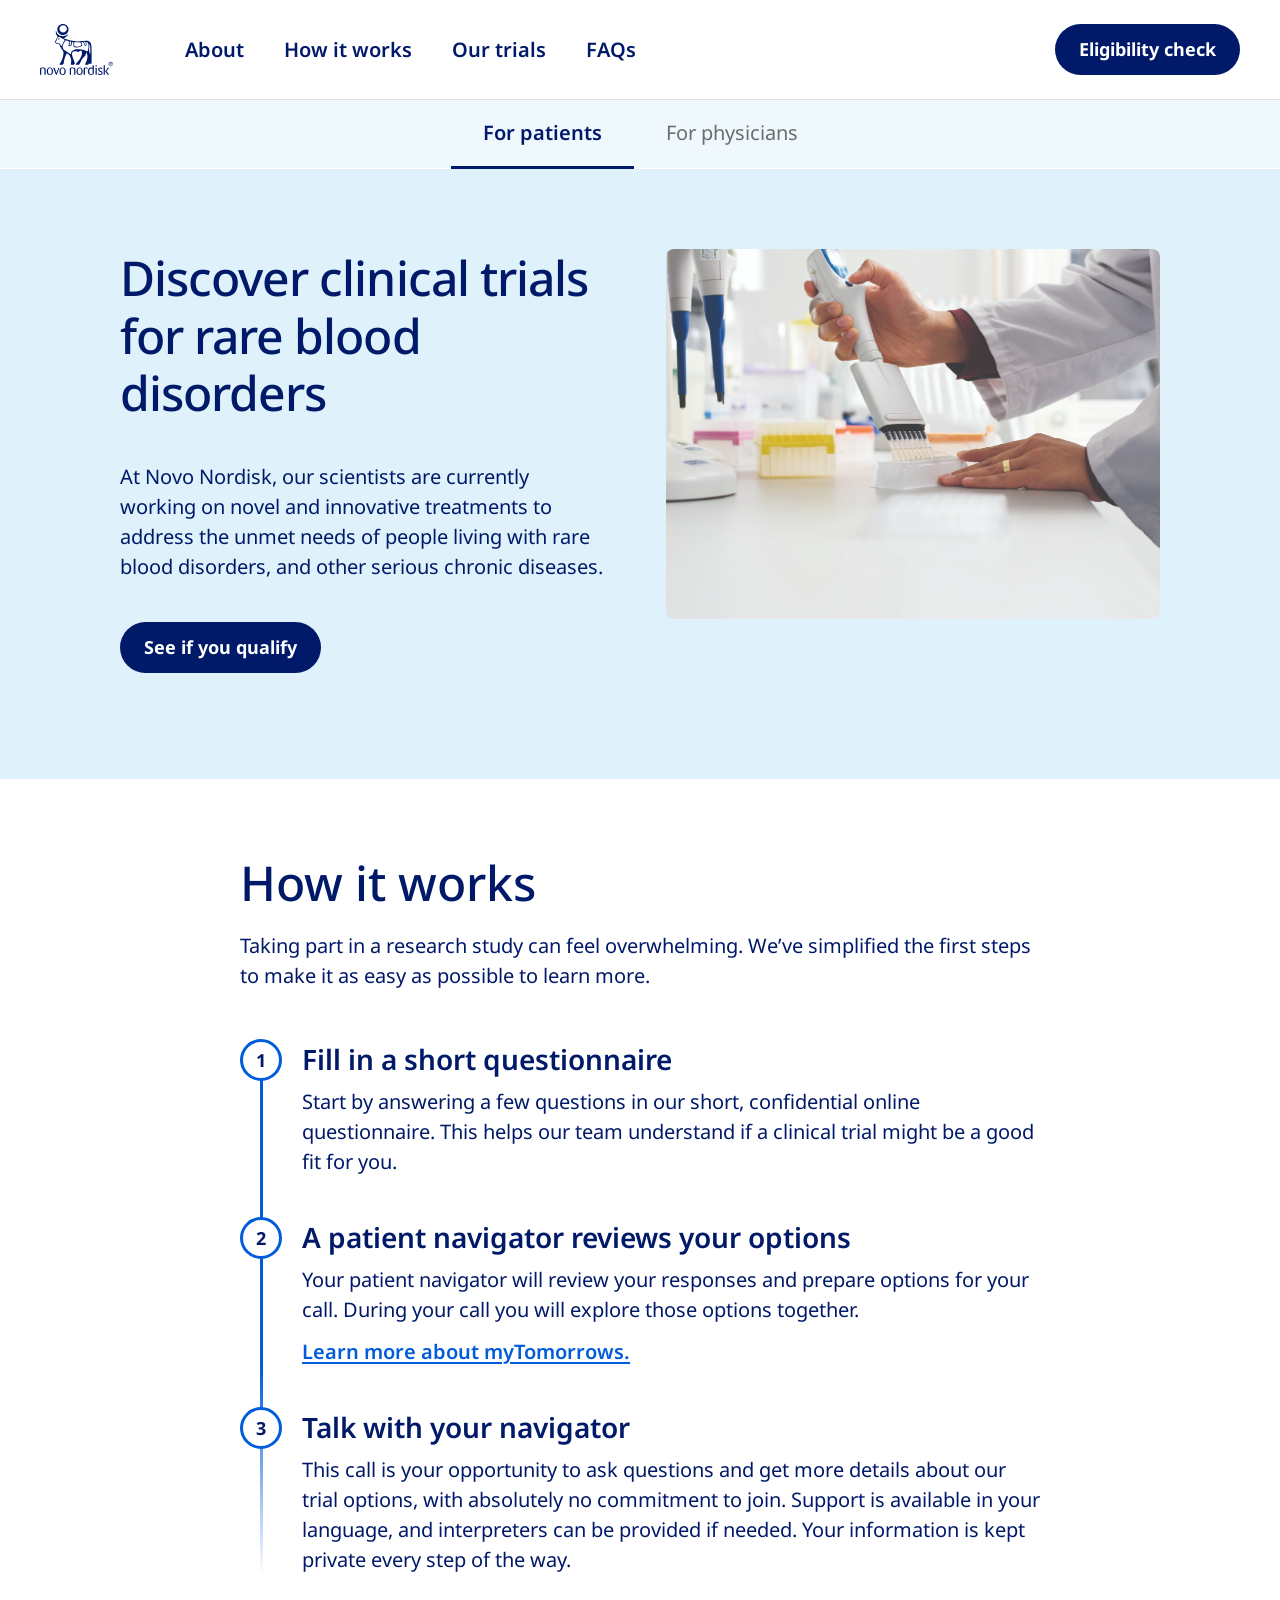
==== commit 6f735e21: "Book a call layout: back link in main, flush header inner, copy tweaks - Move Back to questionnaire " ====
--- a/index.html
+++ b/index.html
@@ -288,14 +288,9 @@
                 <li class="step">
                   <span class="step__badge" aria-hidden="true">3</span>
                   <div class="step__body">
-                    <h3 class="step__title">Talk with a patient navigator</h3>
-                    <p class="step__text">
-                      If you appear to be a potential match, you can then book a free, no-obligation
-                      phone call with a member of our patient navigator team. This call is your
-                      opportunity to ask questions and get more details about our trials, with
-                      absolutely no commitment to join. Support is available in your language, and
-                      interpreters can be provided if needed. Your information is kept private every
-                      step of the way.
+                    <h3 class="step__title">Refer your patient to a trial</h3>
+                    <p class="step__text">
+                      If your patient matches a trial, you can refer them directly. This will help you get in touch with the trial site and start the enrollment process.
                     </p>
                   </div>
                 </li>
--- a/styles.css
+++ b/styles.css
@@ -134,7 +134,7 @@
 
 /* Landing page: Novo mark (logo.svg) vs wordmark on other pages */
 body#top .site-logo img {
-  height: 40px;
+  height: 52px;
   aspect-ratio: 104 / 74;
 }
 
@@ -970,6 +970,36 @@
   flex-shrink: 0;
 }
 
+.intake-consent {
+  margin-top: var(--space-6);
+  padding-top: var(--space-5);
+  border-top: 1px solid var(--color-neutral-200);
+}
+
+.intake-consent__label {
+  display: flex;
+  align-items: flex-start;
+  gap: var(--space-3);
+  margin: 0;
+  font-size: var(--fs-body-2);
+  line-height: 1.5;
+  color: var(--color-text);
+  cursor: pointer;
+}
+
+.intake-consent__input {
+  margin: 0.2rem 0 0;
+  accent-color: var(--color-primary-700);
+  width: 18px;
+  height: 18px;
+  flex-shrink: 0;
+}
+
+.intake-consent__text {
+  flex: 1;
+  min-width: 0;
+}
+
 .intake-card__footer {
   display: flex;
   align-items: center;
@@ -1241,6 +1271,30 @@
 }
 
 .intake-done-cta:focus-visible {
+  outline: 2px solid var(--color-primary-700);
+  outline-offset: 2px;
+}
+
+.intake-done-ctas {
+  display: flex;
+  flex-direction: column;
+  gap: var(--space-3);
+  width: 100%;
+}
+
+.intake-done-cta--secondary {
+  background: var(--color-white);
+  color: var(--color-primary-700);
+  border: 2px solid var(--color-primary-700);
+}
+
+.intake-done-cta--secondary:hover {
+  background: var(--color-bg-neutral);
+  color: var(--color-primary-800);
+  border-color: var(--color-primary-800);
+}
+
+.intake-done-cta--secondary:focus-visible {
   outline: 2px solid var(--color-primary-700);
   outline-offset: 2px;
 }
@@ -1884,6 +1938,11 @@
   color: var(--pt-neutral-700);
 }
 
+.portal-call-reminder__when {
+  font-weight: 600;
+  color: var(--pt-text);
+}
+
 .portal-btn-primary {
   display: inline-flex;
   align-items: center;
@@ -2153,3 +2212,558 @@
     max-width: none;
   }
 }
+
+/* Book a call — scheduling (design-tokens: palette.primary.800, semantic.text, base.white, semantic.border) */
+.book-page {
+  margin: 0;
+  min-height: 100vh;
+  min-height: 100dvh;
+  display: flex;
+  flex-direction: column;
+  font-family: "Inter", "Noto Sans", system-ui, sans-serif;
+  font-size: 15px;
+  line-height: 1.33;
+  color: var(--color-text);
+  background: var(--color-bg-neutral);
+  --book-header-h: 64px;
+  --book-sidebar-bg: #036240;
+  --book-sidebar-text: #fdfdfd;
+  --book-slot-border: #dee1e0;
+}
+
+.book-main {
+  flex: 1 1 auto;
+  min-height: 0;
+  width: 100%;
+  max-height: calc(100vh - var(--book-header-h));
+  max-height: calc(100dvh - var(--book-header-h));
+  display: flex;
+  flex-direction: column;
+  align-items: center;
+  padding: var(--space-6);
+  box-sizing: border-box;
+  overflow: hidden;
+}
+
+.book-main__back {
+  width: 100%;
+  max-width: 1440px;
+  flex-shrink: 0;
+  margin-bottom: var(--space-4);
+  box-sizing: border-box;
+}
+
+.book-card {
+  width: 100%;
+  max-width: 1440px;
+  flex: 1 1 auto;
+  min-height: 0;
+  max-height: 100%;
+  display: flex;
+  flex-direction: column;
+  border-radius: 16px;
+  border: 1px solid var(--color-neutral-200);
+  background: var(--color-white);
+  box-shadow: 0 4px 18px rgba(0, 0, 0, 0.08);
+  overflow: hidden;
+}
+
+.book-planner-footer {
+  flex-shrink: 0;
+  display: flex;
+  flex-wrap: wrap;
+  justify-content: flex-end;
+  align-items: center;
+  gap: var(--space-3);
+  padding: var(--space-5) var(--space-6);
+  border-top: 1px solid #dee1e0;
+  background: var(--color-white);
+}
+
+.book-planner-footer__cancel {
+  min-height: 44px;
+  padding: 10px 20px;
+  border-radius: 8px;
+  border: 2px solid var(--color-primary-700);
+  background: var(--color-white);
+  color: var(--color-primary-700);
+  font-size: var(--fs-button);
+  font-weight: 600;
+  line-height: var(--lh-button);
+  font-family: inherit;
+  cursor: pointer;
+}
+
+.book-planner-footer__cancel:hover {
+  background: var(--color-bg-neutral);
+  border-color: var(--color-primary-800);
+  color: var(--color-primary-800);
+}
+
+.book-planner-footer__cancel:focus-visible {
+  outline: 2px solid var(--color-primary-700);
+  outline-offset: 2px;
+}
+
+.book-planner-footer__submit {
+  min-height: 44px;
+  padding: 10px 20px;
+  border-radius: 8px;
+  border: none;
+  background: var(--color-primary-700);
+  color: var(--color-white);
+  font-size: var(--fs-button);
+  font-weight: 600;
+  line-height: var(--lh-button);
+  font-family: inherit;
+  cursor: pointer;
+}
+
+.book-planner-footer__submit:hover:not(:disabled) {
+  background: var(--color-primary-800);
+}
+
+.book-planner-footer__submit:disabled {
+  opacity: 0.45;
+  cursor: not-allowed;
+}
+
+.book-planner-footer__submit:focus-visible {
+  outline: 2px solid var(--color-primary-700);
+  outline-offset: 2px;
+}
+
+.book-confirm-main {
+  flex: 1 1 auto;
+  min-height: 0;
+  width: 100%;
+  max-height: calc(100vh - var(--book-header-h));
+  max-height: calc(100dvh - var(--book-header-h));
+  display: flex;
+  flex-direction: column;
+  align-items: center;
+  justify-content: flex-start;
+  padding: var(--space-6);
+  box-sizing: border-box;
+  overflow-y: auto;
+}
+
+.book-confirm-card {
+  width: 100%;
+  max-width: 684px;
+  background: var(--color-white);
+  border: 1px solid var(--color-neutral-200);
+  border-radius: 16px;
+  padding: 48px;
+  box-shadow: 0 4px 18px rgba(0, 0, 0, 0.08);
+}
+
+.book-confirm-hero {
+  display: flex;
+  flex-direction: column;
+  align-items: center;
+  gap: 20px;
+  text-align: center;
+}
+
+.book-confirm-icon {
+  width: 64px;
+  height: 64px;
+  border-radius: 50%;
+  background: #d4f6e2;
+  display: flex;
+  align-items: center;
+  justify-content: center;
+}
+
+.book-confirm-icon__glyph {
+  font-size: 28px;
+  color: var(--color-primary-700);
+}
+
+.book-confirm-headline {
+  margin: 0;
+  font-size: var(--fs-headline-3);
+  font-weight: 600;
+  line-height: 1.25;
+  letter-spacing: -0.5px;
+  color: var(--color-text);
+}
+
+.book-confirm-body {
+  margin: 0;
+  font-size: var(--fs-body-1);
+  line-height: 1.33;
+  color: var(--color-text);
+  max-width: 40rem;
+}
+
+.book-confirm-cta {
+  max-width: 320px;
+  width: 100%;
+}
+
+.book-header {
+  position: sticky;
+  top: 0;
+  z-index: 20;
+  flex-shrink: 0;
+  height: 64px;
+  border-bottom: 1px solid var(--color-neutral-200);
+  background: var(--color-white);
+}
+
+.book-header__inner {
+  max-width: 1440px;
+  margin: 0 auto;
+  padding: 0 var(--space-6);
+  height: 100%;
+  display: flex;
+  align-items: center;
+  justify-content: space-between;
+  gap: var(--space-4);
+}
+
+.book-header__inner--flush {
+  padding-left: 0;
+  padding-right: 0;
+}
+
+.book-header__back {
+  color: var(--color-primary-700);
+  font-weight: 500;
+  font-size: var(--fs-body-1);
+  text-decoration: none;
+  white-space: nowrap;
+}
+
+.book-header__back:hover {
+  text-decoration: underline;
+}
+
+.book-header__logo {
+  display: flex;
+  align-items: center;
+}
+
+.book-scheduler {
+  display: flex;
+  flex-direction: row;
+  align-items: stretch;
+  flex: 1 1 auto;
+  min-height: 0;
+  width: 100%;
+}
+
+.book-scheduler__sidebar {
+  flex: 0 0 40%;
+  max-width: 520px;
+  min-width: min(100%, 280px);
+  min-height: 0;
+  background: var(--book-sidebar-bg);
+  color: var(--book-sidebar-text);
+  padding: var(--space-8) var(--space-6);
+  display: flex;
+  flex-direction: column;
+  align-items: center;
+  text-align: center;
+  overflow-y: auto;
+}
+
+.book-scheduler__title {
+  margin: 0;
+  font-size: var(--fs-headline-6);
+  font-weight: 600;
+  line-height: 1.2;
+  letter-spacing: -0.5px;
+  color: inherit;
+  max-width: 20rem;
+}
+
+.book-scheduler__month {
+  display: flex;
+  align-items: center;
+  justify-content: center;
+  gap: var(--space-4);
+  margin-top: var(--space-6);
+  width: 100%;
+}
+
+.book-scheduler__month-label {
+  margin: 0;
+  font-size: var(--fs-headline-6);
+  font-weight: 600;
+  color: inherit;
+  min-width: 12ch;
+}
+
+.book-scheduler__month-btn {
+  background: transparent;
+  border: none;
+  color: inherit;
+  cursor: pointer;
+  padding: 4px;
+  border-radius: 4px;
+  display: flex;
+  align-items: center;
+  justify-content: center;
+}
+
+.book-scheduler__month-btn:hover {
+  background: rgba(253, 253, 253, 0.12);
+}
+
+.book-scheduler__month-btn:focus-visible {
+  outline: 2px solid var(--book-sidebar-text);
+  outline-offset: 2px;
+}
+
+.book-scheduler__cal-wrap {
+  margin-top: var(--space-5);
+  width: 100%;
+  display: flex;
+  flex-direction: column;
+  align-items: center;
+}
+
+.book-scheduler__weekdays {
+  display: grid;
+  grid-template-columns: repeat(7, 1fr);
+  gap: 4px;
+  width: 100%;
+  max-width: 320px;
+  font-size: 12px;
+  font-weight: 500;
+  line-height: 16px;
+  letter-spacing: 0.02em;
+  margin-bottom: var(--space-2);
+  padding: 0 4px;
+  opacity: 0.95;
+}
+
+.book-scheduler__grid {
+  display: grid;
+  grid-template-columns: repeat(7, 1fr);
+  gap: 6px;
+  width: 100%;
+  max-width: 320px;
+}
+
+.book-scheduler__cell--empty {
+  min-height: 36px;
+}
+
+.book-scheduler__day {
+  width: 36px;
+  height: 36px;
+  border-radius: 50%;
+  border: none;
+  background: transparent;
+  color: var(--book-sidebar-text);
+  font-size: 14px;
+  font-weight: 500;
+  font-family: inherit;
+  cursor: pointer;
+  padding: 0;
+  display: flex;
+  align-items: center;
+  justify-content: center;
+}
+
+.book-scheduler__day:hover:not(:disabled):not(.book-scheduler__day--selected) {
+  background: rgba(253, 253, 253, 0.15);
+}
+
+.book-scheduler__day--selected {
+  background: var(--book-sidebar-text);
+  color: var(--color-text);
+}
+
+.book-scheduler__day--past {
+  opacity: 0.35;
+  cursor: not-allowed;
+}
+
+.book-scheduler__panel {
+  flex: 1 1 60%;
+  min-height: 0;
+  background: var(--color-white);
+  padding: var(--space-8) var(--space-6);
+  display: flex;
+  flex-direction: column;
+  min-width: 0;
+}
+
+.book-scheduler__field {
+  margin-bottom: var(--space-6);
+}
+
+.book-scheduler__label {
+  display: block;
+  font-size: var(--fs-body-1);
+  font-weight: 600;
+  color: var(--color-text);
+  margin-bottom: var(--space-2);
+}
+
+.book-scheduler__select {
+  width: 100%;
+  max-width: 20rem;
+  padding: 12px 16px;
+  border-radius: 8px;
+  border: 1px solid var(--color-neutral-200);
+  background: var(--color-bg-neutral);
+  color: var(--color-text);
+  font-size: var(--fs-body-1);
+  font-family: inherit;
+  font-weight: 400;
+}
+
+.book-scheduler__heading {
+  margin: 0 0 var(--space-2);
+  font-size: var(--fs-headline-6);
+  font-weight: 600;
+  color: var(--color-text);
+}
+
+.book-scheduler__subhead {
+  margin: 0 0 var(--space-4);
+  font-size: var(--fs-body-1);
+  font-weight: 600;
+  color: var(--color-text);
+}
+
+.book-scheduler__tz {
+  display: inline-flex;
+  align-items: center;
+  gap: 4px;
+  background: none;
+  border: none;
+  padding: 0;
+  margin-bottom: var(--space-6);
+  font-size: var(--fs-body-2);
+  font-weight: 500;
+  font-family: inherit;
+  color: var(--color-primary-700);
+  cursor: pointer;
+  text-align: left;
+}
+
+.book-scheduler__tz:hover {
+  text-decoration: underline;
+}
+
+.book-scheduler__tz-chev {
+  font-size: 20px;
+}
+
+.book-scheduler__tz-note {
+  margin: -12px 0 var(--space-4);
+  font-size: var(--fs-body-2);
+  color: var(--color-neutral-700);
+}
+
+.book-scheduler__slots-wrap {
+  flex: 1 1 auto;
+  min-height: 0;
+  overflow-y: auto;
+  padding-right: var(--space-2);
+}
+
+.book-scheduler__slots {
+  list-style: none;
+  margin: 0;
+  padding: 0;
+  display: flex;
+  flex-direction: column;
+  gap: var(--space-3);
+}
+
+.book-scheduler__slots-item {
+  margin: 0;
+}
+
+.book-scheduler__slot {
+  width: 100%;
+  padding: 12px 16px;
+  border-radius: 8px;
+  border: 1px solid var(--book-slot-border);
+  background: var(--color-white);
+  color: var(--color-primary-700);
+  font-size: var(--fs-button);
+  font-weight: 500;
+  font-family: inherit;
+  line-height: var(--lh-button);
+  cursor: pointer;
+  text-align: center;
+}
+
+.book-scheduler__slot:hover {
+  border-color: var(--color-primary-700);
+  background: rgba(0, 124, 80, 0.04);
+}
+
+.book-scheduler__slot:focus-visible {
+  outline: 2px solid var(--color-primary-700);
+  outline-offset: 2px;
+}
+
+.book-scheduler__slot--selected {
+  border-color: var(--color-primary-700);
+  background: rgba(0, 124, 80, 0.08);
+  box-shadow: 0 0 0 1px var(--color-primary-700);
+}
+
+@media (max-width: 900px) {
+  .book-scheduler {
+    flex-direction: column;
+  }
+
+  .book-scheduler__sidebar {
+    max-width: none;
+    flex: none;
+  }
+}
+
+@media (max-width: 480px) {
+  .book-page {
+    --book-header-h: 96px;
+  }
+
+  .book-header__inner {
+    flex-wrap: wrap;
+    height: auto;
+    padding: var(--space-3) var(--space-4);
+  }
+
+  .book-header__inner--flush {
+    padding-left: 0;
+    padding-right: 0;
+  }
+
+  .book-header {
+    height: auto;
+  }
+
+  .book-main {
+    padding: var(--space-4);
+  }
+
+  .book-confirm-main {
+    padding: var(--space-4);
+  }
+
+  .book-confirm-card {
+    padding: var(--space-6);
+  }
+
+  .book-planner-footer {
+    justify-content: stretch;
+    flex-direction: column-reverse;
+  }
+
+  .book-planner-footer__cancel,
+  .book-planner-footer__submit {
+    width: 100%;
+  }
+}
